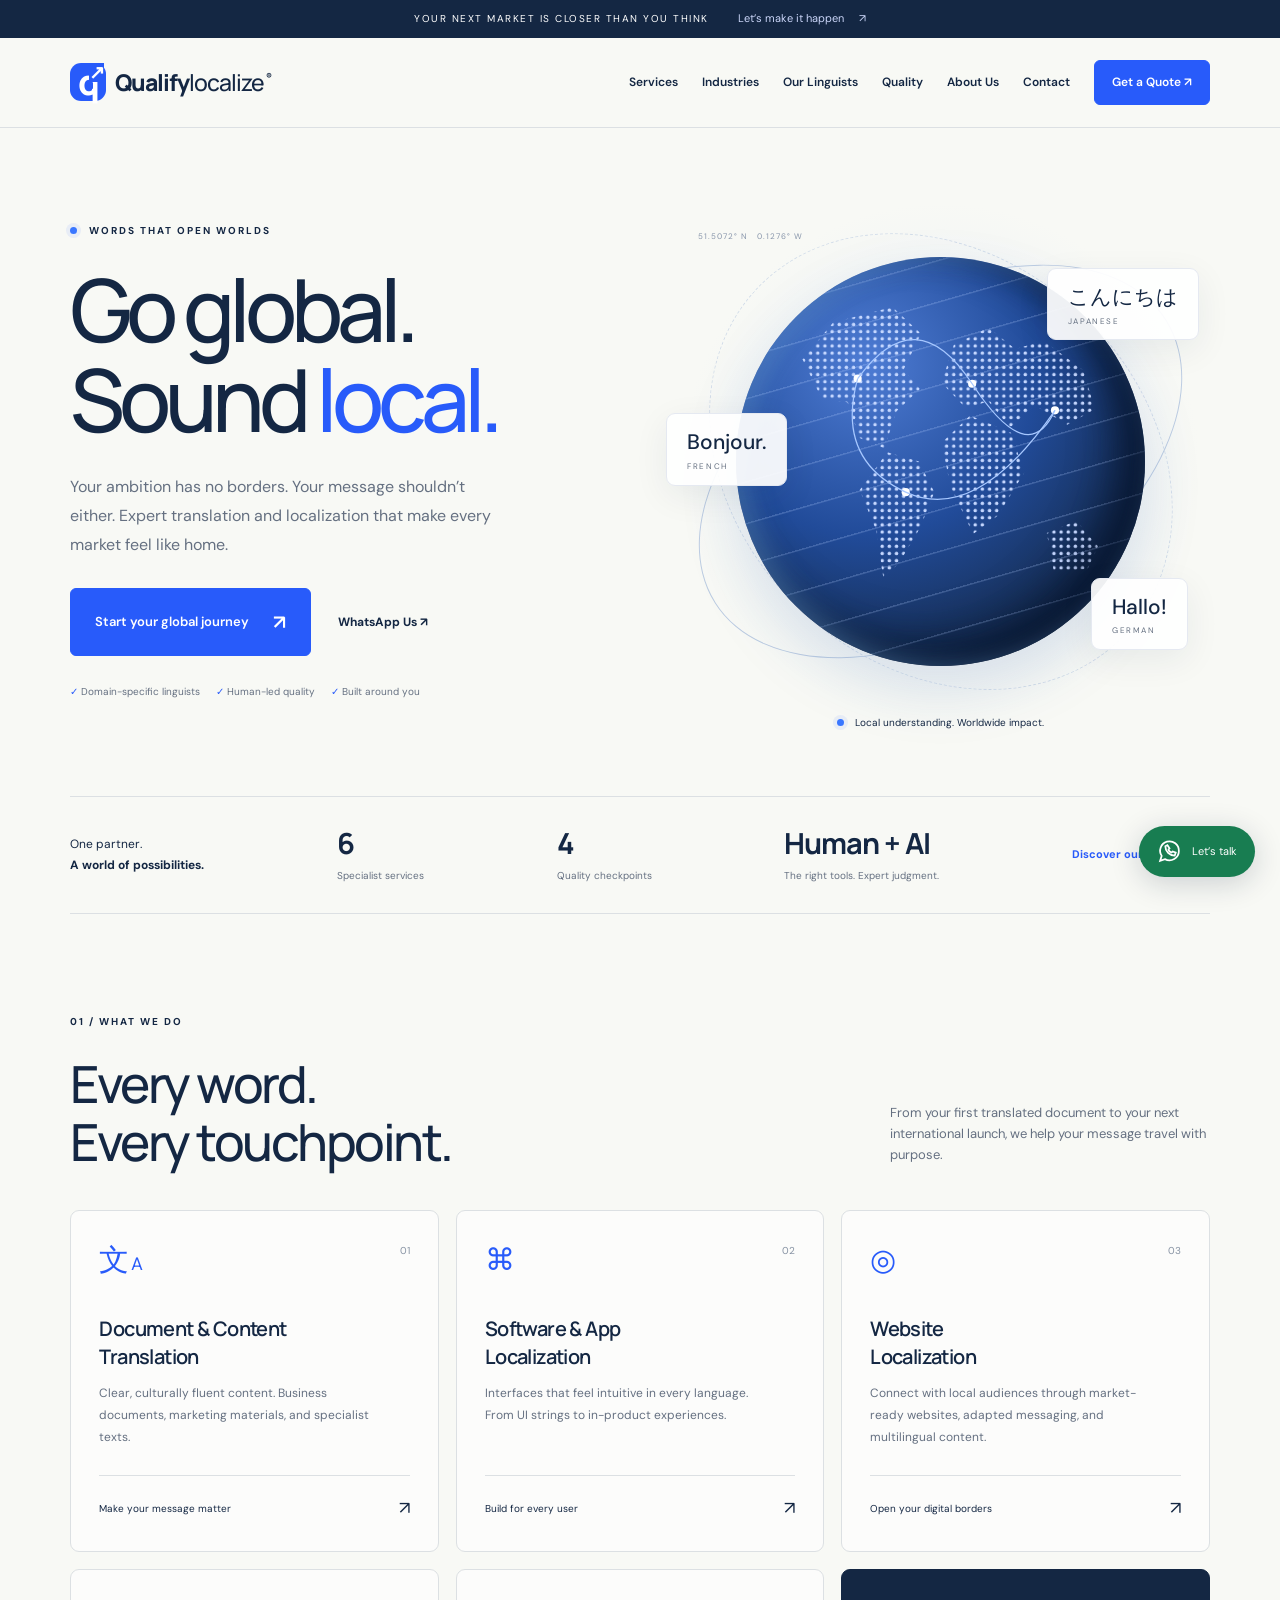
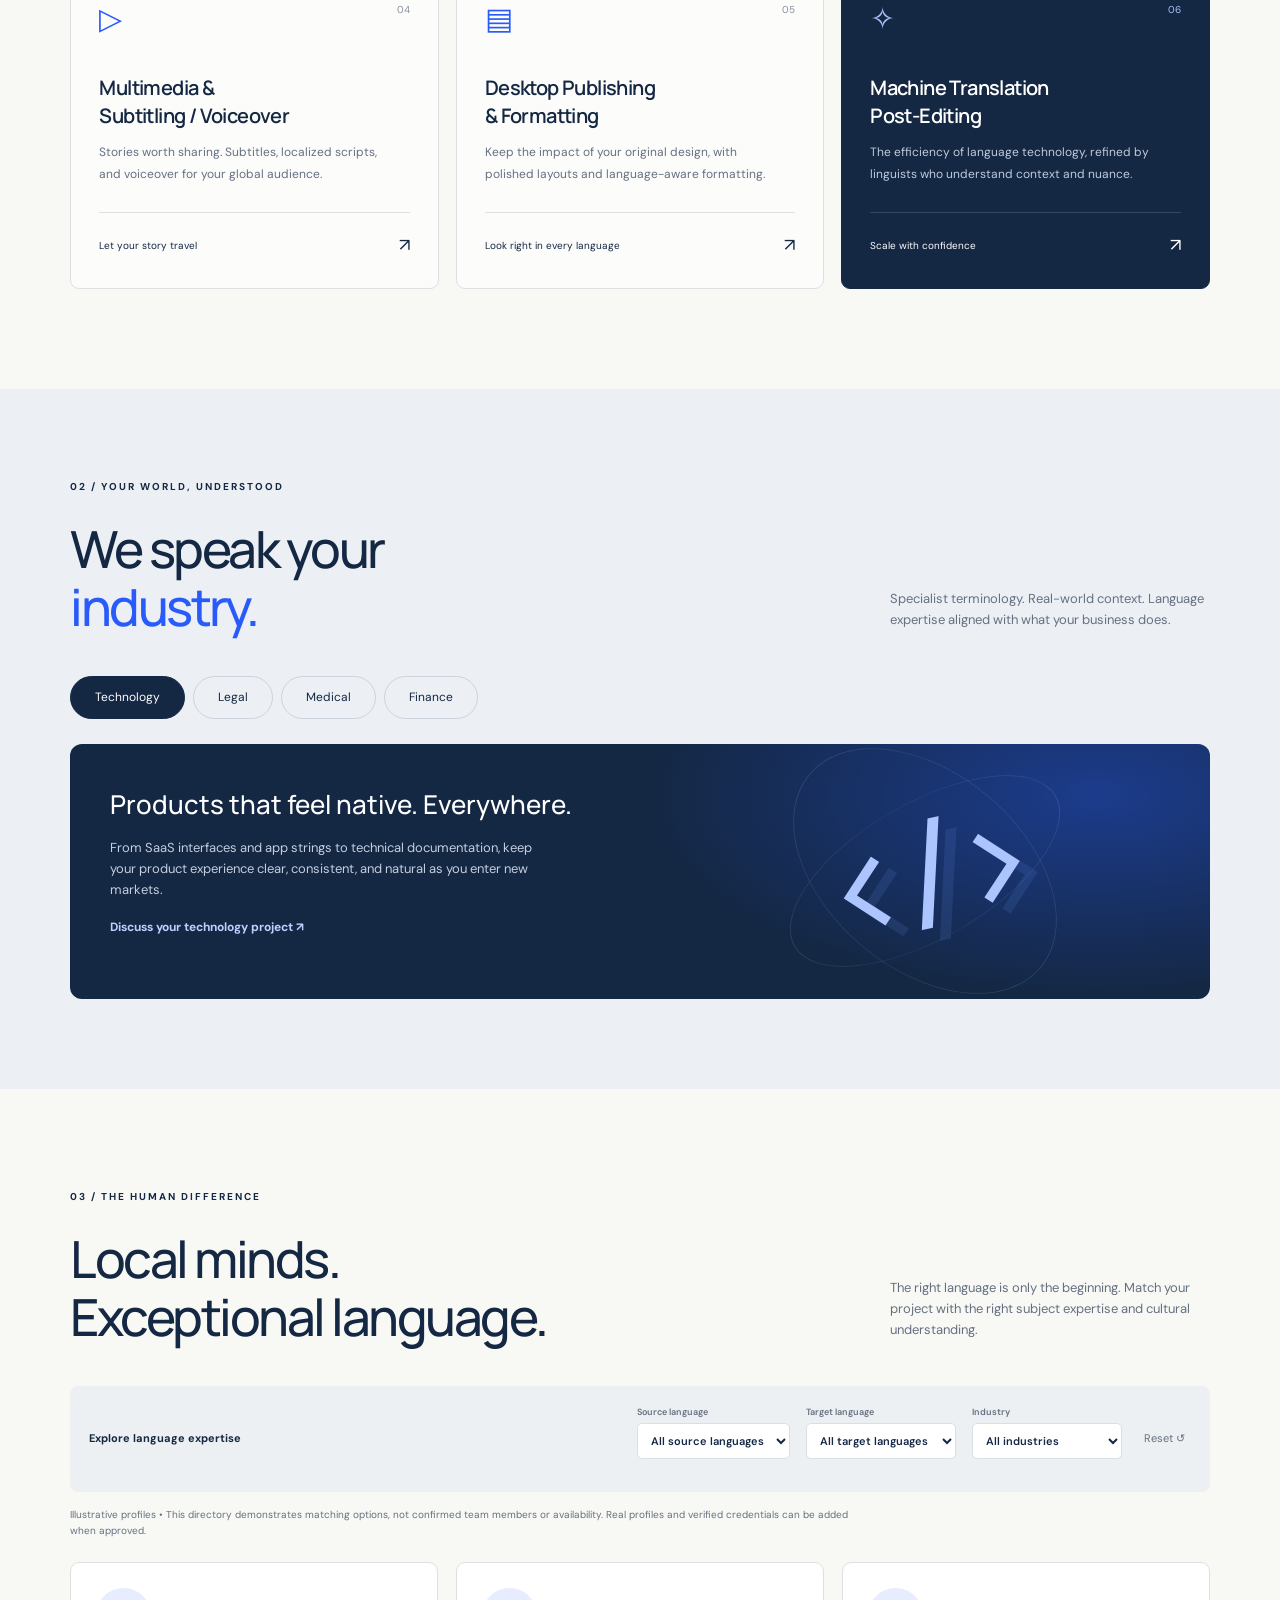
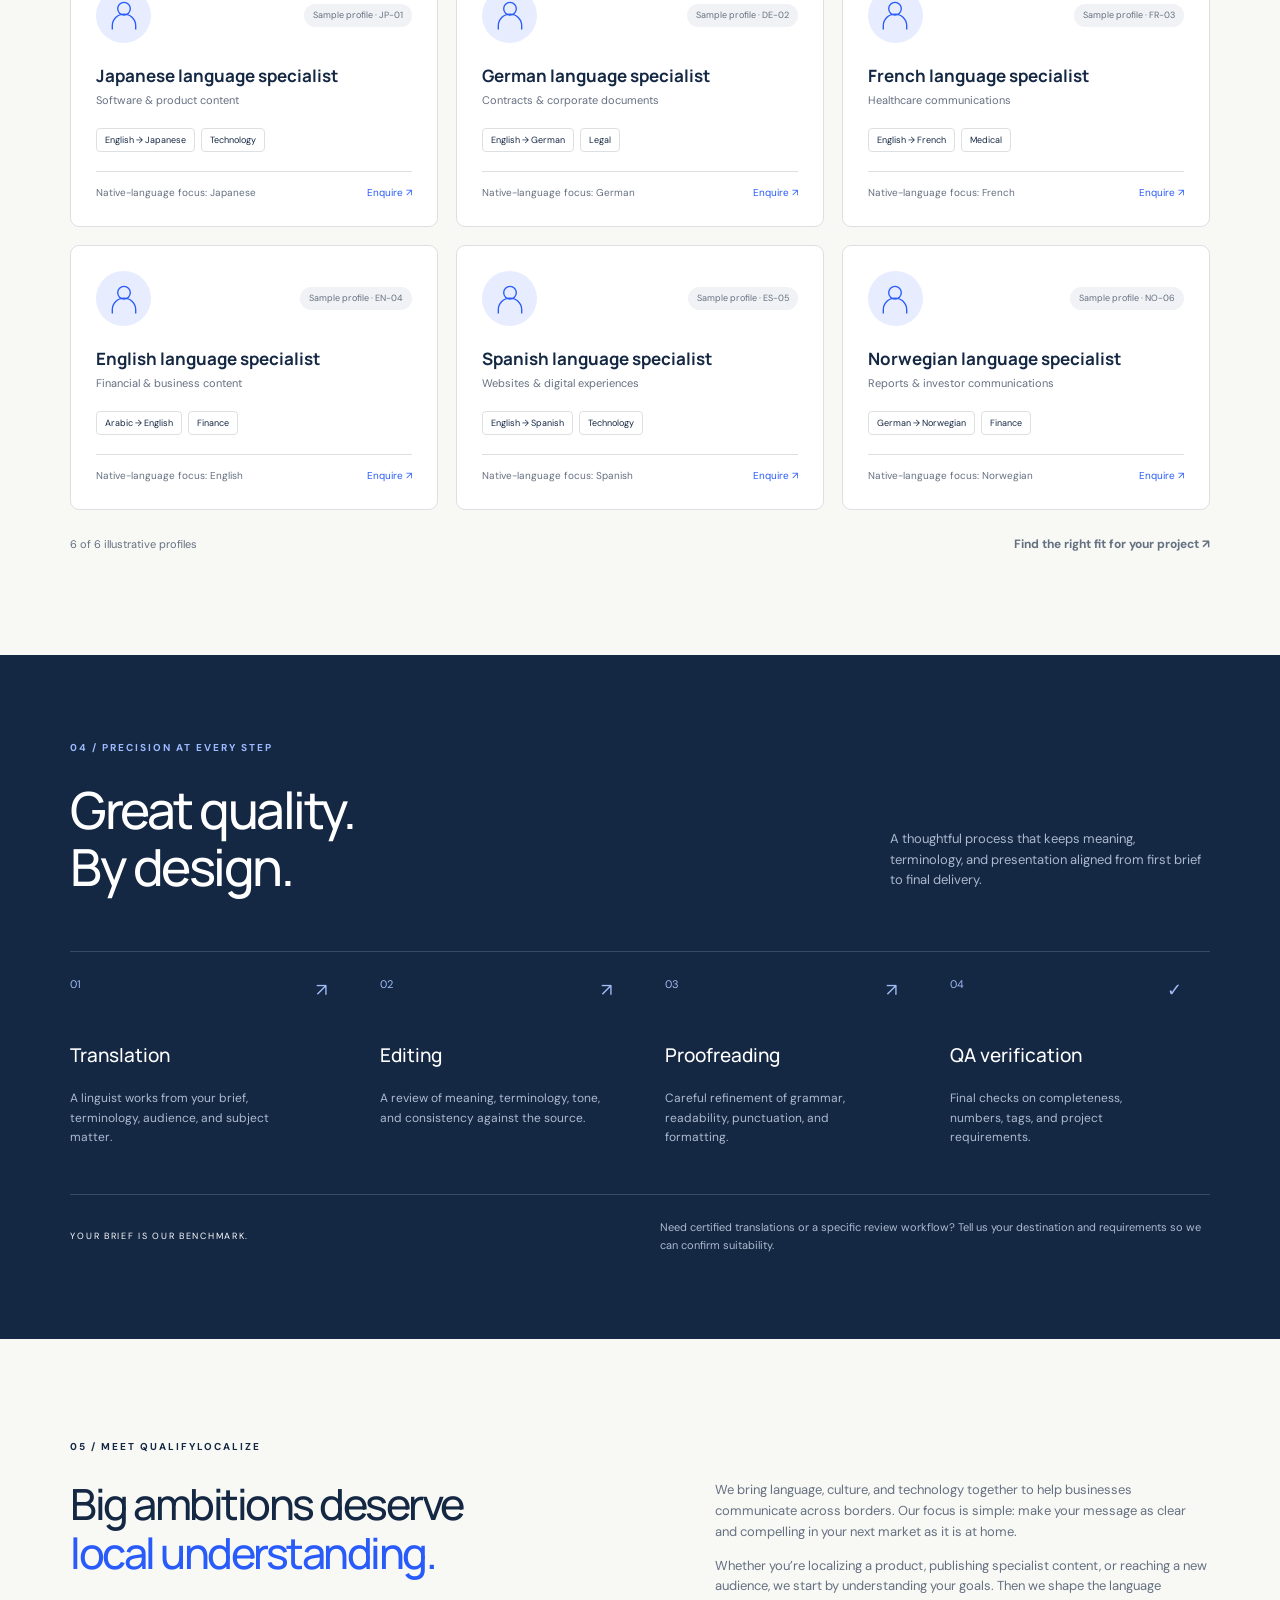
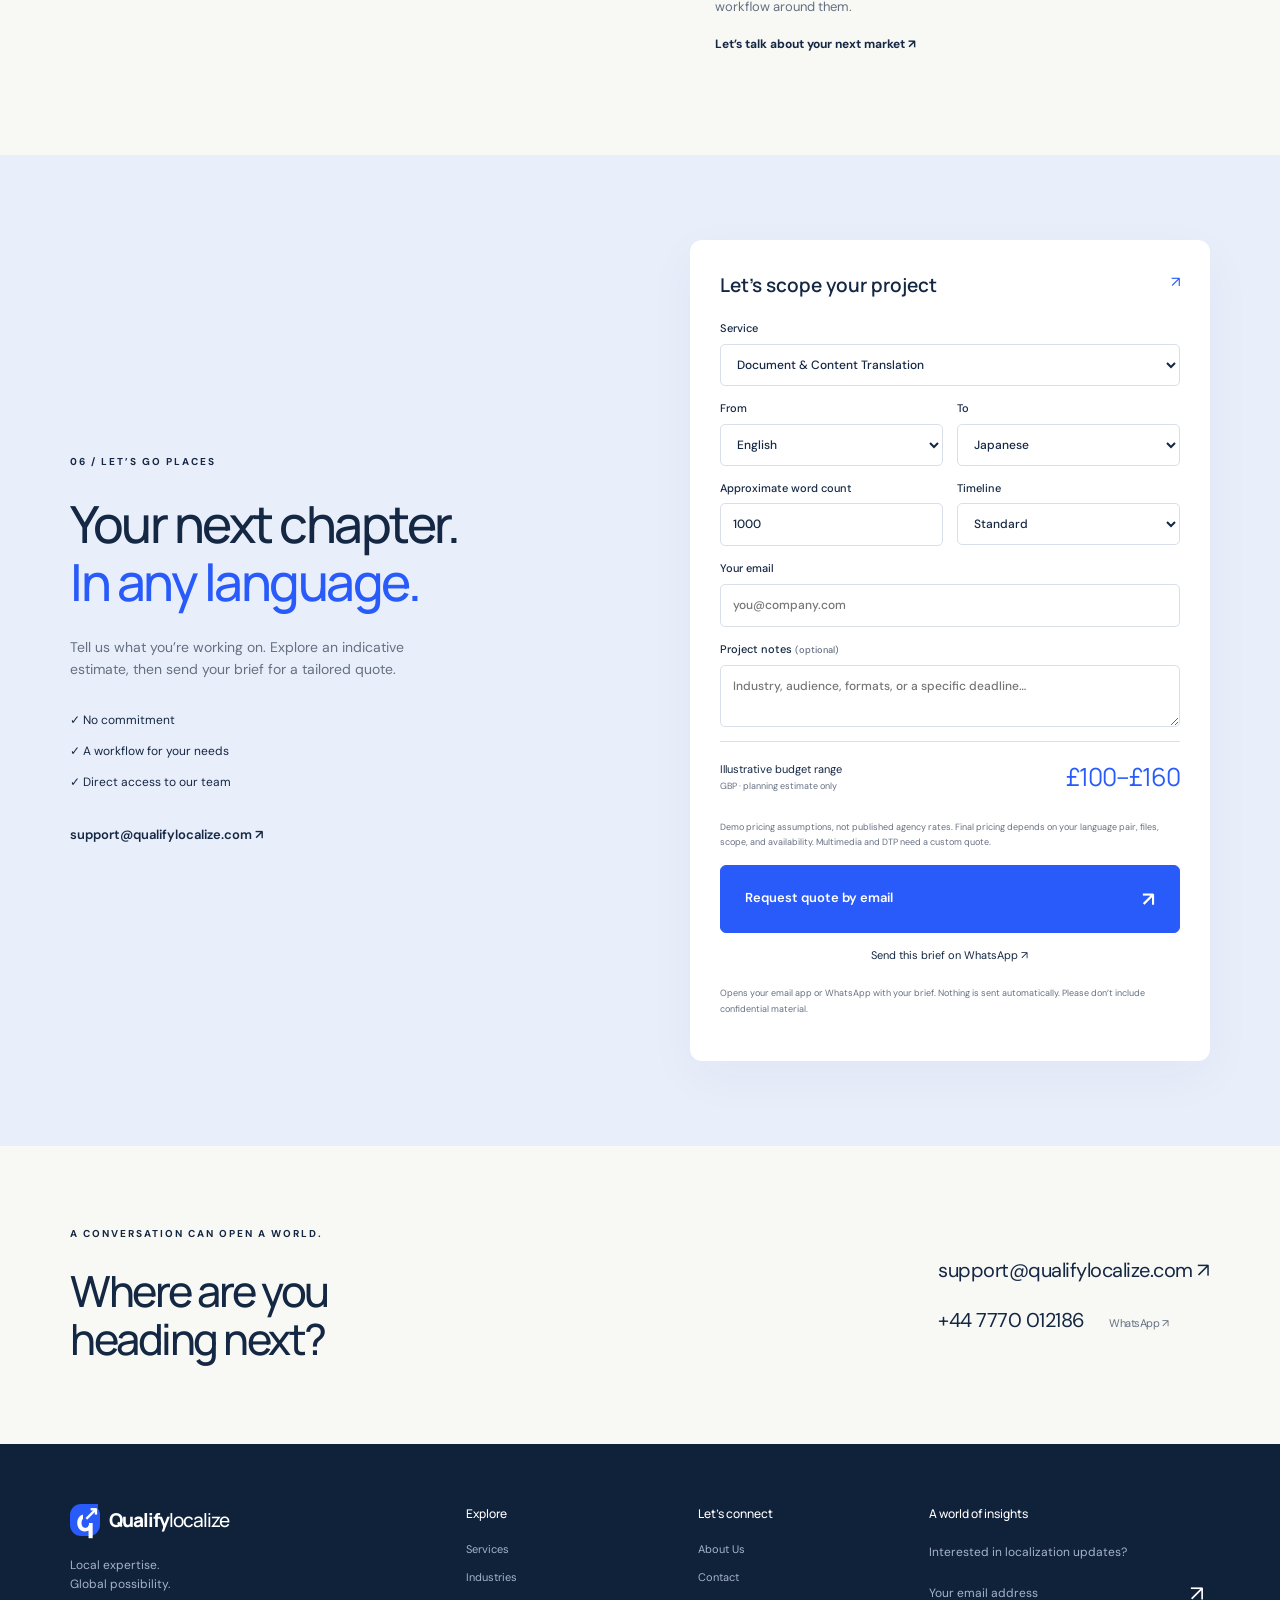
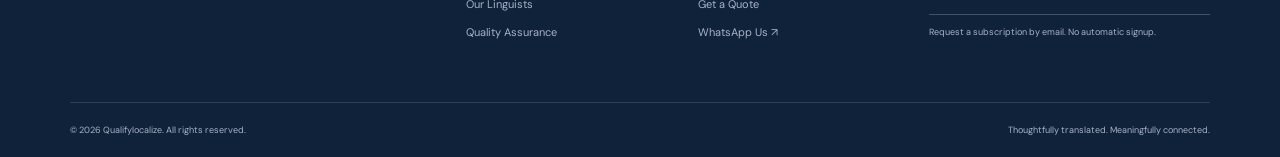
==== public/index.html @ 02356673 "Build original Qualifylocalize corporate website with quote and language matching flows" ====
<!doctype html>
<html lang="en"><head><meta charset="utf-8"><meta name="viewport" content="width=device-width,initial-scale=1"><meta name="description" content="Translation, localization and language technology for ambitious global businesses. Start your next market with Qualifylocalize."><meta name="theme-color" content="#142743"><title>Qualifylocalize — Local expertise. Global possibility.</title><link rel="icon" href="data:image/svg+xml,%3Csvg xmlns='http://www.w3.org/2000/svg' viewBox='0 0 64 64'%3E%3Crect rx='18' width='64' height='64' fill='%23275efe'/%3E%3Ctext x='13' y='47' fill='white' font-size='46' font-family='Arial'%3Eq%3C/text%3E%3C/svg%3E"><link rel="stylesheet" href="styles.css"><script src="app.js" defer></script></head><body>
<a class="skip" href="#main">Skip to content</a><div class="announcement">YOUR NEXT MARKET IS CLOSER THAN YOU THINK <a href="#quote">Let’s make it happen <span>↗</span></a></div>
<header><a class="brand" href="#" aria-label="Qualifylocalize home"><span class="brandmark">q<span>↗</span></span>Qualify<span>localize</span><i>®</i></a><button class="menu-toggle" aria-expanded="false" aria-controls="navigation" aria-label="Open navigation">☰</button><nav id="navigation" aria-label="Main navigation"><a href="#services">Services</a><a href="#industries">Industries</a><a href="#linguists">Our Linguists</a><a href="#quality">Quality</a><a href="#about">About Us</a><a href="#contact">Contact</a><a class="button small" href="#quote">Get a Quote ↗</a><a class="mobile-whatsapp" href="https://wa.me/447770012186">WhatsApp Us ↗</a></nav></header>
<main id="main"><section class="hero wrap"><div class="hero-copy"><p class="eyebrow"><span class="status-dot"></span> WORDS THAT OPEN WORLDS</p><h1>Go global.<br>Sound <em>local.</em></h1><p class="hero-description">Your ambition has no borders. Your message shouldn’t either. Expert translation and localization that make every market feel like home.</p><div class="actions"><a class="button" href="#quote">Start your global journey <span>↗</span></a><a class="text-link" href="https://wa.me/447770012186" target="_blank" rel="noopener">WhatsApp Us <span>↗</span></a></div><div class="hero-assurance"><span>✓ Domain-specific linguists</span><span>✓ Human-led quality</span><span>✓ Built around you</span></div></div>
<div class="globe-scene" aria-label="A connected world, with greetings in different languages"><div class="orbit orbit-one"></div><div class="orbit orbit-two"></div><div class="globe"><div class="globe-grid"></div><svg viewBox="0 0 400 400" aria-hidden="true"><defs><pattern id="dots" width="7" height="7" patternUnits="userSpaceOnUse"><circle cx="3" cy="3" r="1.7" fill="#c5d7ff"/></pattern></defs><g fill="url(#dots)"><path d="M65 100 95 64 153 49 181 75 164 110 180 129 157 151 145 187 121 177 109 142 84 139Z M148 191 179 200 194 230 180 265 159 300 144 313 137 267 121 228Z M213 86 247 69 273 90 301 82 340 111 351 149 324 164 292 145 268 167 247 141 225 148 201 123Z M229 155 269 172 282 211 256 253 232 271 210 225 201 182Z M304 270 333 258 354 283 344 305 311 308Z"/></g><g fill="white"><circle cx="119" cy="119" r="4"/><circle cx="231" cy="124" r="4"/><circle cx="312" cy="150" r="4"/><circle cx="166" cy="230" r="4"/></g><g fill="none" stroke="#a6c7ff" stroke-width="1.2"><path d="M119 119Q176 40 231 124T312 150"/><path d="M119 119Q97 198 166 230T312 150"/></g></svg></div><span class="language-chip chip-one"><b>こんにちは</b><small>JAPANESE</small></span><span class="language-chip chip-two"><b>Bonjour.</b><small>FRENCH</small></span><span class="language-chip chip-three"><b>Hallo!</b><small>GERMAN</small></span><span class="globe-caption"><span class="status-dot"></span> Local understanding. Worldwide impact.</span><span class="coordinate">51.5072° N &nbsp; 0.1276° W</span></div></section>
<div class="capability-strip wrap"><p>One partner.<br><strong>A world of possibilities.</strong></p><div><b data-count="6">6</b><span>Specialist services</span></div><div><b data-count="4">4</b><span>Quality checkpoints</span></div><div><b>Human + AI</b><span>The right tools. Expert judgment.</span></div><a href="#quality">Discover our approach ↗</a></div>
<section class="section wrap" id="services"><div class="section-heading"><div><p class="eyebrow">01 / WHAT WE DO</p><h2>Every word.<br>Every touchpoint.</h2></div><p>From your first translated document to your next international launch, we help your message travel with purpose.</p></div><div class="service-grid">
<a class="service-card" href="#quote" data-service="Document & Content Translation"><span class="service-icon">文<span>A</span></span><span class="card-number">01</span><h3>Document & Content<br>Translation</h3><p>Clear, culturally fluent content. Business documents, marketing materials, and specialist texts.</p><span class="card-bottom">Make your message matter <b>↗</b></span></a>
<a class="service-card" href="#quote" data-service="Software & App Localization"><span class="service-icon">⌘</span><span class="card-number">02</span><h3>Software & App<br>Localization</h3><p>Interfaces that feel intuitive in every language. From UI strings to in-product experiences.</p><span class="card-bottom">Build for every user <b>↗</b></span></a>
<a class="service-card" href="#quote" data-service="Website Localization"><span class="service-icon">◎</span><span class="card-number">03</span><h3>Website<br>Localization</h3><p>Connect with local audiences through market-ready websites, adapted messaging, and multilingual content.</p><span class="card-bottom">Open your digital borders <b>↗</b></span></a>
<a class="service-card" href="#quote" data-service="Multimedia & Subtitling / Voiceover"><span class="service-icon">▷</span><span class="card-number">04</span><h3>Multimedia &<br>Subtitling / Voiceover</h3><p>Stories worth sharing. Subtitles, localized scripts, and voiceover for your global audience.</p><span class="card-bottom">Let your story travel <b>↗</b></span></a>
<a class="service-card" href="#quote" data-service="Desktop Publishing & Formatting"><span class="service-icon">▤</span><span class="card-number">05</span><h3>Desktop Publishing<br>& Formatting</h3><p>Keep the impact of your original design, with polished layouts and language-aware formatting.</p><span class="card-bottom">Look right in every language <b>↗</b></span></a>
<a class="service-card featured" href="#quote" data-service="Machine Translation Post-Editing"><span class="service-icon">✧</span><span class="card-number">06</span><h3>Machine Translation<br>Post-Editing</h3><p>The efficiency of language technology, refined by linguists who understand context and nuance.</p><span class="card-bottom">Scale with confidence <b>↗</b></span></a></div></section>
<section class="industry-section" id="industries"><div class="wrap"><div class="section-heading"><div><p class="eyebrow">02 / YOUR WORLD, UNDERSTOOD</p><h2>We speak your<br><em>industry.</em></h2></div><p>Specialist terminology. Real-world context. Language expertise aligned with what your business does.</p></div><div class="industry-tabs" role="tablist" aria-label="Industry solutions"></div><div class="industry-detail" role="tabpanel" id="industry-panel" tabindex="0"></div></div></section>
<section class="section wrap" id="linguists"><div class="section-heading"><div><p class="eyebrow">03 / THE HUMAN DIFFERENCE</p><h2>Local minds.<br>Exceptional language.</h2></div><p>The right language is only the beginning. Match your project with the right subject expertise and cultural understanding.</p></div><div class="directory-bar"><span>Explore language expertise</span><label>Source language<select id="source-filter"><option value="">All source languages</option></select></label><label>Target language<select id="target-filter"><option value="">All target languages</option></select></label><label>Industry<select id="industry-filter"><option value="">All industries</option></select></label><button class="reset" id="reset-filters">Reset ↺</button></div><p class="sample-note">Illustrative profiles • This directory demonstrates matching options, not confirmed team members or availability. Real profiles and verified credentials can be added when approved.</p><div id="profile-results" class="profile-grid" aria-live="polite"></div><div class="directory-footer"><span id="profile-count"></span><a class="text-link" href="#quote">Find the right fit for your project ↗</a></div></section>
<section class="quality-section" id="quality"><div class="wrap"><div class="section-heading"><div><p class="eyebrow">04 / PRECISION AT EVERY STEP</p><h2>Great quality.<br>By design.</h2></div><p>A thoughtful process that keeps meaning, terminology, and presentation aligned from first brief to final delivery.</p></div><div class="process-grid"><article><span>01 <i>↗</i></span><h3>Translation</h3><p>A linguist works from your brief, terminology, audience, and subject matter.</p></article><article><span>02 <i>↗</i></span><h3>Editing</h3><p>A review of meaning, terminology, tone, and consistency against the source.</p></article><article><span>03 <i>↗</i></span><h3>Proofreading</h3><p>Careful refinement of grammar, readability, punctuation, and formatting.</p></article><article><span>04 <i>✓</i></span><h3>QA verification</h3><p>Final checks on completeness, numbers, tags, and project requirements.</p></article></div><div class="quality-bottom"><span>YOUR BRIEF IS OUR BENCHMARK.</span><p>Need certified translations or a specific review workflow? Tell us your destination and requirements so we can confirm suitability.</p></div></div></section>
<section class="section wrap about" id="about"><p class="eyebrow">05 / MEET QUALIFYLOCALIZE</p><h2>Big ambitions deserve<br><em>local understanding.</em></h2><div><p>We bring language, culture, and technology together to help businesses communicate across borders. Our focus is simple: make your message as clear and compelling in your next market as it is at home.</p><p>Whether you’re localizing a product, publishing specialist content, or reaching a new audience, we start by understanding your goals. Then we shape the language workflow around them.</p><a class="text-link" href="#contact">Let’s talk about your next market ↗</a></div></section>
<section class="quote-section" id="quote"><div class="wrap quote-grid"><div><p class="eyebrow">06 / LET’S GO PLACES</p><h2>Your next chapter.<br><em>In any language.</em></h2><p>Tell us what you’re working on. Explore an indicative estimate, then send your brief for a tailored quote.</p><div class="quote-benefits"><span>✓ No commitment</span><span>✓ A workflow for your needs</span><span>✓ Direct access to our team</span></div><a class="quote-email" href="mailto:support@qualifylocalize.com">support@qualifylocalize.com ↗</a></div><form id="quote-form" class="quote-form"><div class="form-top"><h3>Let’s scope your project</h3><span>↗</span></div><label>Service<select name="service" id="quote-service"></select></label><div class="form-row"><label>From<select name="source" id="quote-source"></select></label><label>To<select name="target" id="quote-target"></select></label></div><div class="form-row"><label>Approximate word count<input name="words" type="number" min="1" max="10000000" value="1000" required></label><label>Timeline<select name="timeline"><option value="standard">Standard</option><option value="priority">Priority</option><option value="flexible">Flexible</option></select></label></div><label>Your email<input type="email" name="email" placeholder="you@company.com" required maxlength="254" autocomplete="email"></label><label>Project notes <small>(optional)</small><textarea name="notes" rows="2" maxlength="2000" placeholder="Industry, audience, formats, or a specific deadline…"></textarea></label><div class="estimate"><span>Illustrative budget range<small>GBP · planning estimate only</small></span><output id="estimate">£100–£160</output></div><p class="fineprint">Demo pricing assumptions, not published agency rates. Final pricing depends on your language pair, files, scope, and availability. Multimedia and DTP need a custom quote.</p><button class="button" type="submit">Request quote by email <span>↗</span></button><button class="whatsapp-submit" type="button" id="whatsapp-quote">Send this brief on WhatsApp ↗</button><p class="fineprint">Opens your email app or WhatsApp with your brief. Nothing is sent automatically. Please don’t include confidential material.</p><p role="status" id="quote-status"></p></form></div></section>
<section class="contact wrap" id="contact"><div><p class="eyebrow">A CONVERSATION CAN OPEN A WORLD.</p><h2>Where are you<br>heading next?</h2></div><div><a href="mailto:support@qualifylocalize.com">support@qualifylocalize.com ↗</a><a href="https://wa.me/447770012186" target="_blank" rel="noopener">+44 7770 012186 <small>WhatsApp ↗</small></a></div></section></main>
<footer><div class="wrap footer-grid"><div><a class="brand" href="#"><span class="brandmark">q<span>↗</span></span>Qualify<span>localize</span></a><p>Local expertise.<br>Global possibility.</p></div><div><h3>Explore</h3><a href="#services">Services</a><a href="#industries">Industries</a><a href="#linguists">Our Linguists</a><a href="#quality">Quality Assurance</a></div><div><h3>Let’s connect</h3><a href="#about">About Us</a><a href="#contact">Contact</a><a href="#quote">Get a Quote</a><a href="https://wa.me/447770012186">WhatsApp Us ↗</a></div><div><h3>A world of insights</h3><p>Interested in localization updates?</p><form id="newsletter"><label class="sr-only" for="newsletter-email">Your email address</label><div class="newsletter-field"><input id="newsletter-email" type="email" required placeholder="Your email address" autocomplete="email"><button aria-label="Request newsletter subscription">↗</button></div><small>Request a subscription by email. No automatic signup.</small><p id="newsletter-status" role="status"></p></form></div></div><div class="wrap footer-bottom"><span>© <span id="year"></span> Qualifylocalize. All rights reserved.</span><span>Thoughtfully translated. Meaningfully connected.</span></div></footer><a class="floating-chat" href="https://wa.me/447770012186" target="_blank" rel="noopener" aria-label="Chat with Qualifylocalize on WhatsApp"><svg viewBox="0 0 24 24" fill="none" stroke="currentColor" stroke-width="1.7" aria-hidden="true"><path d="M21 11.5a9 9 0 0 1-13.4 7.8L3 21l1.5-4.8A9 9 0 1 1 21 11.5Z"/><path d="M8 7c0 5 4 9 9 9l1-3-3-1-1 1c-2-1-3-2-3-3l1-1-2-3Z"/></svg><span>Let’s talk</span></a></body></html>
---- public/styles.css ----
@import url('https://fonts.googleapis.com/css2?family=DM+Sans:wght@400;500;600;700&family=Manrope:wght@400;500;600;700;800&display=swap');
:root{--ink:#142743;--blue:#285bfa;--paper:#f8f9f5;--muted:#657081;--line:#dce0e3}*{box-sizing:border-box}html{scroll-behavior:smooth;scroll-padding-top:95px}body{margin:0;background:var(--paper);color:var(--ink);font-family:'DM Sans',Arial,sans-serif;font-size:15px;line-height:1.6}a{color:inherit;text-decoration:none}button,input,select,textarea{font:inherit}button,a,input,select,textarea{-webkit-tap-highlight-color:transparent}button{cursor:pointer}a:focus-visible,button:focus-visible,input:focus-visible,select:focus-visible,textarea:focus-visible{outline:3px solid #ffab4a;outline-offset:5px}.wrap{width:min(1280px,89%);margin:auto}.announcement{background:var(--ink);color:white;text-align:center;font-size:10px;letter-spacing:1.5px;padding:10px 16px}.announcement a{margin-left:25px;letter-spacing:0;color:#cbd6f9;font-size:11px}.announcement span{margin-left:12px}header{height:90px;position:sticky;top:0;z-index:20;background:#f8f9f5f5;border-bottom:1px solid var(--line);display:flex;align-items:center;justify-content:space-between;padding:0 5.5%;backdrop-filter:blur(14px)}.brand{display:flex;align-items:center;font-family:Manrope,Arial,sans-serif;font-weight:800;font-size:23px;letter-spacing:-1px;white-space:nowrap}.brand>span:not(.brandmark){font-weight:500}.brand i{font-size:9px;font-style:normal;align-self:flex-start;padding-top:7px;margin-left:2px}.brandmark{position:relative;display:inline-flex;align-items:center;justify-content:center;width:36px;height:38px;background:var(--blue);border-radius:11px;color:white;font-size:35px;margin-right:9px;line-height:1}.brandmark span{position:absolute;right:2px;top:0;font-size:19px;background:var(--blue)}nav{display:flex;align-items:center;gap:24px;font-size:12px;font-weight:600}nav>a:not(.button):hover{color:var(--blue)}.button{display:inline-flex;align-items:center;justify-content:space-between;gap:24px;background:var(--blue);color:white;padding:17px 24px;border-radius:6px;border:1px solid var(--blue);font-weight:600;font-size:13px;transition:transform .2s,background .2s}.button:hover{transform:translateY(-3px);background:#1948dd}.button span{font-size:20px}.button.small{padding:12px 17px;font-size:12px}.menu-toggle,.mobile-whatsapp{display:none}.hero{display:grid;grid-template-columns:1.08fr 1fr;gap:20px;align-items:center;min-height:650px;padding-top:65px;padding-bottom:65px}.eyebrow{font-size:10px;letter-spacing:2px;font-weight:700;margin:0 0 25px}.status-dot{display:inline-block;background:#3a77ff;width:7px;height:7px;border-radius:50%;margin-right:8px;box-shadow:0 0 0 4px #285bfa14}h1,h2,h3,p{margin-top:0}h1,h2,h3{font-family:Manrope,Arial,sans-serif}h1{font-size:clamp(64px,6.8vw,100px);font-weight:500;line-height:1.04;letter-spacing:-6px;margin-bottom:28px}em{font-style:normal;color:var(--blue)}.hero-description{max-width:440px;font-size:16px;color:var(--muted);line-height:1.8}.actions{display:flex;align-items:center;gap:27px;margin-top:29px}.text-link{font-size:12px;font-weight:700}.text-link:hover{color:var(--blue)}.hero-assurance{display:flex;gap:16px;font-size:10px;color:var(--muted);margin-top:28px}.hero-assurance span::first-letter{color:var(--blue)}.globe-scene{position:relative;aspect-ratio:1;max-width:560px;width:100%;isolation:isolate;display:grid;place-items:center;background:radial-gradient(circle,#cbdcff66 5%,transparent 68%)}.globe{position:relative;width:76%;aspect-ratio:1;border-radius:50%;overflow:hidden;background:radial-gradient(circle at 32% 26%,#4e7cd4,#214b99 42%,#142743 80%);box-shadow:inset -25px -20px 45px #06173399,0 25px 60px #1d4f9b22;animation:float 8s ease-in-out infinite}.globe:after{content:'';position:absolute;inset:0;border-radius:50%;box-shadow:inset 10px 0 25px #83c4ff55,inset -20px -10px 35px #07132999}.globe svg{position:absolute;inset:0;width:100%;height:100%}.globe-grid{position:absolute;inset:-10%;opacity:.23;border-radius:50%;background:repeating-linear-gradient(0deg,transparent 0 38px,#b3cdff 39px 40px);transform:rotate(-16deg)}.orbit{position:absolute;width:99%;height:60%;border:1px solid #bccce2;border-radius:50%;transform:rotate(-32deg);z-index:-1}.orbit-two{transform:rotate(43deg);height:76%;width:94%;border-style:dashed;opacity:.6}.language-chip{position:absolute;background:#ffffffed;border:1px solid #e5e9f1;border-radius:9px;padding:12px 20px;box-shadow:0 10px 35px #13274a12;animation:float 7s ease-in-out infinite}.language-chip b{font-size:21px;font-weight:500;display:block}.language-chip small{display:block;color:var(--muted);font-size:8px;letter-spacing:1.6px}.chip-one{top:14%;right:2%}.chip-two{left:-1%;top:41%;animation-delay:-2s}.chip-three{right:4%;bottom:15%;animation-delay:-4s}.globe-caption{position:absolute;bottom:0;font-size:10px}.coordinate{position:absolute;left:5%;top:7%;font-size:8px;letter-spacing:1px;color:#8795aa}.capability-strip{display:flex;justify-content:space-between;align-items:center;border-top:1px solid var(--line);border-bottom:1px solid var(--line);padding:29px 0;gap:25px}.capability-strip p{font-size:12px;line-height:1.7;margin:0}.capability-strip b{font-family:Manrope;font-size:29px;letter-spacing:-1px;line-height:1.2}.capability-strip div span{display:block;color:var(--muted);font-size:10px;margin-top:7px}.capability-strip>a{font-size:11px;color:var(--blue);font-weight:700}.section{padding-top:100px;padding-bottom:100px}.section-heading{display:flex;justify-content:space-between;align-items:flex-end;gap:50px;margin-bottom:40px}h2{font-size:clamp(36px,4vw,55px);line-height:1.13;font-weight:500;letter-spacing:-2.5px;margin-bottom:0}.section-heading>p{max-width:320px;color:var(--muted);font-size:13px;margin:0 0 5px}.service-grid{display:grid;grid-template-columns:repeat(3,1fr);gap:17px}.service-card{position:relative;border:1px solid var(--line);border-radius:9px;padding:28px;transition:transform .25s,box-shadow .25s,border-color .25s;background:#fff9;display:flex;flex-direction:column}.service-card:hover{transform:translateY(-7px);box-shadow:0 17px 30px #1427430c;border-color:var(--blue)}.service-icon{font-size:30px;line-height:1.4;color:var(--blue);height:58px;display:block}.service-icon span{font-size:18px;margin-left:2px}.card-number{position:absolute;top:32px;right:28px;color:#8591a2;font-size:10px}.service-card h3{font-size:20px;line-height:1.4;font-weight:600;letter-spacing:-.6px;margin:18px 0 12px}.service-card p{color:var(--muted);font-size:12px;line-height:1.8;max-width:280px;margin-bottom:27px}.card-bottom{border-top:1px solid var(--line);padding-top:18px;font-size:10px;display:flex;align-items:center;justify-content:space-between;margin-top:auto}.card-bottom b{font-size:18px;font-weight:400}.featured{background:var(--ink);color:white;border-color:var(--ink)}.featured .service-icon,.featured .card-number{color:#a9c1ff}.featured p{color:#c0cbdc}.featured .card-bottom{border-color:#ffffff26}.industry-section{padding:90px 0;background:#ecf0f5}.industry-tabs{display:flex;gap:8px;flex-wrap:wrap;margin-bottom:25px}.industry-tabs button{border:1px solid #cbd3df;background:transparent;padding:11px 24px;border-radius:30px;font-size:12px;color:var(--ink)}.industry-tabs button[aria-selected=true]{background:var(--ink);color:white;border-color:var(--ink)}.industry-detail{background:var(--ink);color:white;border-radius:12px;display:grid;grid-template-columns:1fr 1fr;min-height:255px;overflow:hidden}.industry-detail>div:first-child{padding:40px}.industry-detail h3{font-size:26px;font-weight:500;margin-bottom:13px}.industry-detail p{font-size:13px;color:#c4cede;max-width:430px}.industry-detail .text-link{color:#bdd0ff}.industry-art{position:relative;display:flex;justify-content:center;align-items:center;background:radial-gradient(ellipse at 80% 20%,#285bfa66,transparent 70%);overflow:hidden}.art-symbol{font-family:Manrope;font-size:150px;line-height:1;color:#acc5ff;transform:rotate(-12deg);text-shadow:15px 15px 0 #729eff20;letter-spacing:-10px}.industry-art:before,.industry-art:after{content:'';position:absolute;width:300px;height:300px;border:1px solid #7d9bcb35;border-radius:50%;transform:rotate(-30deg) scaleY(.45)}.industry-art:after{transform:rotate(40deg) scaleY(.65)}.directory-bar{background:#edf0f2;border-radius:8px;padding:19px;display:flex;align-items:center;gap:16px}.directory-bar>span{font-size:11px;font-weight:700;margin-right:auto}.directory-bar label{font-size:9px;font-weight:600;display:block;color:var(--muted)}select,input,textarea{border:1px solid #d9dfe8;color:var(--ink);border-radius:5px;background:white;padding:11px 12px;min-width:0;width:100%;font-size:12px}select{cursor:pointer}.directory-bar select{display:block;margin-top:4px;min-width:150px;padding:9px;font-size:11px}.reset{border:0;background:transparent;font-size:11px;color:var(--muted)}.sample-note{font-size:10px;color:var(--muted);margin:15px 0 23px;max-width:800px}.profile-grid{display:grid;grid-template-columns:repeat(3,1fr);gap:18px}.profile-card{padding:25px;border:1px solid var(--line);border-radius:9px;background:white}.profile-top{display:flex;align-items:center;justify-content:space-between;margin-bottom:19px}.avatar{width:55px;height:55px;display:grid;place-items:center;background:#e7edff;border-radius:50%;font-family:Manrope;color:var(--blue);font-size:20px}.avatar svg{width:36px;height:36px}.profile-top>span{font-size:9px;color:var(--muted);background:#f0f2f5;padding:4px 9px;border-radius:20px}.profile-card h3{font-size:17px;margin:0 0 3px}.profile-card p{color:var(--muted);font-size:11px;margin-bottom:18px}.tags{display:flex;gap:6px;flex-wrap:wrap}.tags span{font-size:9px;border:1px solid var(--line);border-radius:4px;padding:4px 8px}.profile-card .profile-base{margin:19px 0 0;border-top:1px solid var(--line);padding-top:13px;display:flex;justify-content:space-between;font-size:10px}.profile-base a{color:var(--blue)}.directory-footer{display:flex;justify-content:space-between;align-items:center;margin-top:25px;font-size:11px;color:var(--muted)}.empty{grid-column:1/-1;background:#edf0f5;border-radius:8px;padding:36px;text-align:center}.quality-section{background:var(--ink);color:white;padding:85px 0}.quality-section .section-heading>p{color:#aab9ce}.quality-section .eyebrow{color:#9dbbff}.process-grid{display:grid;grid-template-columns:repeat(4,1fr);margin-top:55px}.process-grid article{border-top:1px solid #8091ad55;padding:24px 28px 0 0}.process-grid article+article{padding-left:25px}.process-grid article>span{font-size:11px;color:#a2bcf5;display:flex;justify-content:space-between;margin-bottom:35px}.process-grid i{font-size:18px;font-style:normal}.process-grid h3{font-size:19px;font-weight:500}.process-grid p{font-size:12px;color:#adbbcf;max-width:225px}.quality-bottom{border-top:1px solid #8091ad55;display:flex;justify-content:space-between;align-items:center;gap:40px;margin-top:35px;padding-top:24px}.quality-bottom>span{font-size:9px;letter-spacing:1.7px}.quality-bottom p{max-width:550px;font-size:11px;color:#adbbcf;margin:0}.about{display:grid;grid-template-columns:1.1fr 1fr;column-gap:100px}.about>.eyebrow{grid-column:1/-1}.about h2{font-size:43px}.about>div p{font-size:13px;color:var(--muted)}.quote-section{background:#e9eefb;padding:85px 0}.quote-grid{display:grid;grid-template-columns:1fr 1fr;gap:100px;align-items:center}.quote-grid>div>p:not(.eyebrow){font-size:14px;color:var(--muted);max-width:360px;margin-top:25px}.quote-benefits{display:flex;flex-direction:column;gap:12px;font-size:12px;margin:30px 0}.quote-email{font-size:13px;font-weight:600}.quote-form{background:white;border-radius:12px;padding:30px;box-shadow:0 15px 50px #1427430b}.form-top{display:flex;justify-content:space-between;margin-bottom:20px}.form-top h3{font-size:19px;margin:0;font-weight:600}.form-top>span{color:var(--blue)}label{display:block;font-size:11px;font-weight:500}label input,label select,label textarea{display:block;margin-top:6px;margin-bottom:14px}label small{color:var(--muted)}.form-row{display:grid;grid-template-columns:1fr 1fr;gap:14px}textarea{resize:vertical}.estimate{display:flex;justify-content:space-between;align-items:center;padding:15px 0;border-top:1px solid var(--line);font-size:11px}.estimate small{display:block;font-size:9px;color:var(--muted)}output{font-size:25px;color:var(--blue);font-family:Manrope;letter-spacing:-1px}.fineprint{font-size:9px;color:var(--muted);line-height:1.7;margin:8px 0 14px}.quote-form .button{width:100%}.whatsapp-submit{background:none;border:0;font-size:11px;display:block;text-align:center;padding:14px;width:100%;color:var(--ink)}#quote-status,#newsletter-status{font-size:11px;margin:0}.contact{display:flex;justify-content:space-between;align-items:center;padding-top:80px;padding-bottom:80px}.contact h2{font-size:43px}.contact>div+div a{display:block;font-size:20px;letter-spacing:-.5px;padding:9px 0}.contact small{font-size:11px;margin-left:20px;color:var(--muted)}footer{background:#10213a;color:white;padding:60px 0 0}.footer-grid{display:grid;grid-template-columns:1.5fr .8fr .8fr 1.2fr;gap:45px}.footer-grid .brand{font-size:19px}.footer-grid .brandmark{width:30px;height:32px;font-size:30px}.footer-grid p{font-size:12px;color:#a6b4c9;margin-top:20px}.footer-grid h3{font-size:12px;font-weight:500;margin-bottom:18px}.footer-grid>div>a:not(.brand){font-size:11px;color:#a6b4c9;display:block;margin-bottom:10px}.newsletter-field{display:flex;border-bottom:1px solid #a6b4c955}.newsletter-field input{background:none;border:none;color:white;padding:10px 0}.newsletter-field button{border:0;background:transparent;color:white;font-size:22px}.newsletter-field input::placeholder{color:#a6b4c9}#newsletter small{font-size:9px;color:#a6b4c9;display:block;margin-top:10px}.footer-bottom{border-top:1px solid #a6b4c933;margin-top:50px;padding:20px 0;display:flex;justify-content:space-between;font-size:9px;color:#a6b4c9}.floating-chat{position:fixed;bottom:23px;right:25px;z-index:25;background:#187d51;color:white;border-radius:40px;padding:13px 18px;display:flex;align-items:center;gap:10px;box-shadow:0 6px 30px #10213a30;font-size:11px}.floating-chat svg{width:25px;height:25px}.skip{position:fixed;top:-100px;left:20px;background:white;z-index:100;padding:15px}.skip:focus{top:10px}.sr-only{position:absolute;width:1px;height:1px;overflow:hidden;clip:rect(0,0,0,0)}@keyframes float{0%,100%{transform:translateY(0)}50%{transform:translateY(-10px)}}@media(min-width:1450px){header{padding-left:calc((100vw - 1280px)/2);padding-right:calc((100vw - 1280px)/2)}}@media(max-width:1150px){nav{gap:15px;font-size:10px}.brand{font-size:20px}.hero{min-height:570px}h1{font-size:76px}.hero-assurance{gap:10px;font-size:9px}.quote-grid{gap:50px}.directory-bar{flex-wrap:wrap}.directory-bar>span{width:100%}.directory-bar label{flex:1}.about{column-gap:50px}.footer-grid{gap:25px}}@media(max-width:850px){header{height:75px}.menu-toggle{display:block;border:1px solid var(--line);background:none;border-radius:5px;font-size:21px;color:var(--ink);padding:3px 10px}nav{display:none;position:absolute;left:0;right:0;top:75px;background:var(--paper);padding:25px 6%;border-bottom:1px solid var(--line);box-shadow:0 10px 20px #14274312;font-size:15px}nav.open{display:flex;flex-direction:column;align-items:stretch;gap:17px}.mobile-whatsapp{display:block}.hero{padding-top:50px;grid-template-columns:1.05fr 1fr;min-height:530px}h1{font-size:64px;letter-spacing:-4px}.hero-description{font-size:13px}.actions{align-items:flex-start;gap:16px;flex-direction:column}.hero-assurance{flex-wrap:wrap}.language-chip{padding:8px 12px}.language-chip b{font-size:17px}.globe-caption{font-size:8px}.service-card{padding:22px}.service-card h3{font-size:17px}.card-bottom{font-size:9px}.section{padding-top:70px;padding-bottom:70px}.capability-strip>a{display:none}.industry-detail{grid-template-columns:1.3fr 1fr}.profile-grid{grid-template-columns:repeat(2,1fr)}.quote-grid{gap:35px}.quote-form{padding:23px}.quote-grid h2{font-size:40px}.process-grid{grid-template-columns:repeat(2,1fr);gap:25px}.process-grid article+article{padding-left:0}.process-grid article>span{margin-bottom:20px}.about{column-gap:35px}.about h2{font-size:34px}.footer-grid{grid-template-columns:1.3fr 1fr}.contact>div+div a{font-size:16px}.contact h2{font-size:36px}}@media(max-width:600px){.announcement{font-size:8px;letter-spacing:.8px}.announcement a{margin-left:8px;font-size:9px}.wrap{width:88%}.hero{grid-template-columns:1fr;padding-top:40px;padding-bottom:35px;gap:10px}.hero-copy{position:relative;z-index:2}h1{font-size:72px;letter-spacing:-4.5px}.eyebrow{font-size:8px;margin-bottom:20px}.hero-description{max-width:340px;font-size:14px}.actions{flex-direction:row;align-items:center;gap:20px}.button{font-size:11px;padding:14px 17px;gap:15px}.actions .text-link{font-size:11px;white-space:nowrap}.hero-assurance{font-size:8px;margin-top:22px;gap:14px}.globe-scene{width:90%;margin:0 auto;max-width:360px}.globe{width:73%}.globe-caption{bottom:0}.language-chip b{font-size:18px}.coordinate{font-size:7px}.capability-strip{display:grid;grid-template-columns:repeat(3,1fr);gap:20px;padding:24px 0}.capability-strip>p{grid-column:1/-1;font-size:12px}.capability-strip>p br{display:none}.capability-strip b{font-size:24px}.capability-strip div span{font-size:8px}.section-heading{display:block;margin-bottom:28px}.section-heading>p{margin-top:22px;max-width:360px;font-size:13px}h2{font-size:40px;letter-spacing:-2px}.service-grid{grid-template-columns:1fr;gap:13px}.service-card{padding:25px}.service-card h3{font-size:22px;margin-top:10px}.service-card p{font-size:13px;max-width:none}.service-card h3 br{display:none}.service-icon{height:40px}.card-bottom{font-size:10px}.industry-section,.quality-section,.quote-section{padding:65px 0}.industry-tabs{gap:7px}.industry-tabs button{padding:9px 14px;font-size:10px}.industry-detail{grid-template-columns:1fr}.industry-detail>div:first-child{padding:28px}.industry-art{height:135px}.art-symbol{font-size:105px}.directory-bar{padding:16px;gap:10px}.directory-bar label{flex:1 1 40%}.directory-bar label:nth-of-type(3){flex-basis:75%}.directory-bar select{min-width:0;width:100%}.profile-grid{grid-template-columns:1fr}.directory-footer{align-items:flex-start;gap:20px;font-size:9px}.directory-footer .text-link{font-size:10px;max-width:170px;text-align:right}.quality-bottom{flex-direction:column;align-items:flex-start;gap:16px}.process-grid h3{font-size:17px}.process-grid p{font-size:11px}.process-grid article{padding-right:12px}.about{grid-template-columns:1fr;gap:25px}.about>.eyebrow{margin-bottom:0}.about h2{font-size:37px}.quote-grid{grid-template-columns:1fr;gap:30px}.quote-grid h2{font-size:42px}.quote-benefits{gap:8px;margin:24px 0}.quote-email{font-size:12px}.quote-form{padding:22px}.estimate output{font-size:23px}.contact{flex-direction:column;align-items:flex-start;gap:30px;padding-top:60px;padding-bottom:60px}.contact h2{font-size:40px}.contact>div+div a{font-size:17px}.footer-grid{grid-template-columns:1fr 1fr;gap:30px}.footer-grid>div:first-child,.footer-grid>div:last-child{grid-column:1/-1}.footer-grid p{font-size:11px}.footer-bottom{flex-direction:column;gap:10px;padding-bottom:85px}.floating-chat{right:16px;bottom:16px;padding:12px}.floating-chat span{display:none}.form-row{gap:10px}.form-row select,.form-row input{font-size:11px}}@media(prefers-reduced-motion:reduce){html{scroll-behavior:auto}*,*:before,*:after{animation:none!important;transition:none!important}}
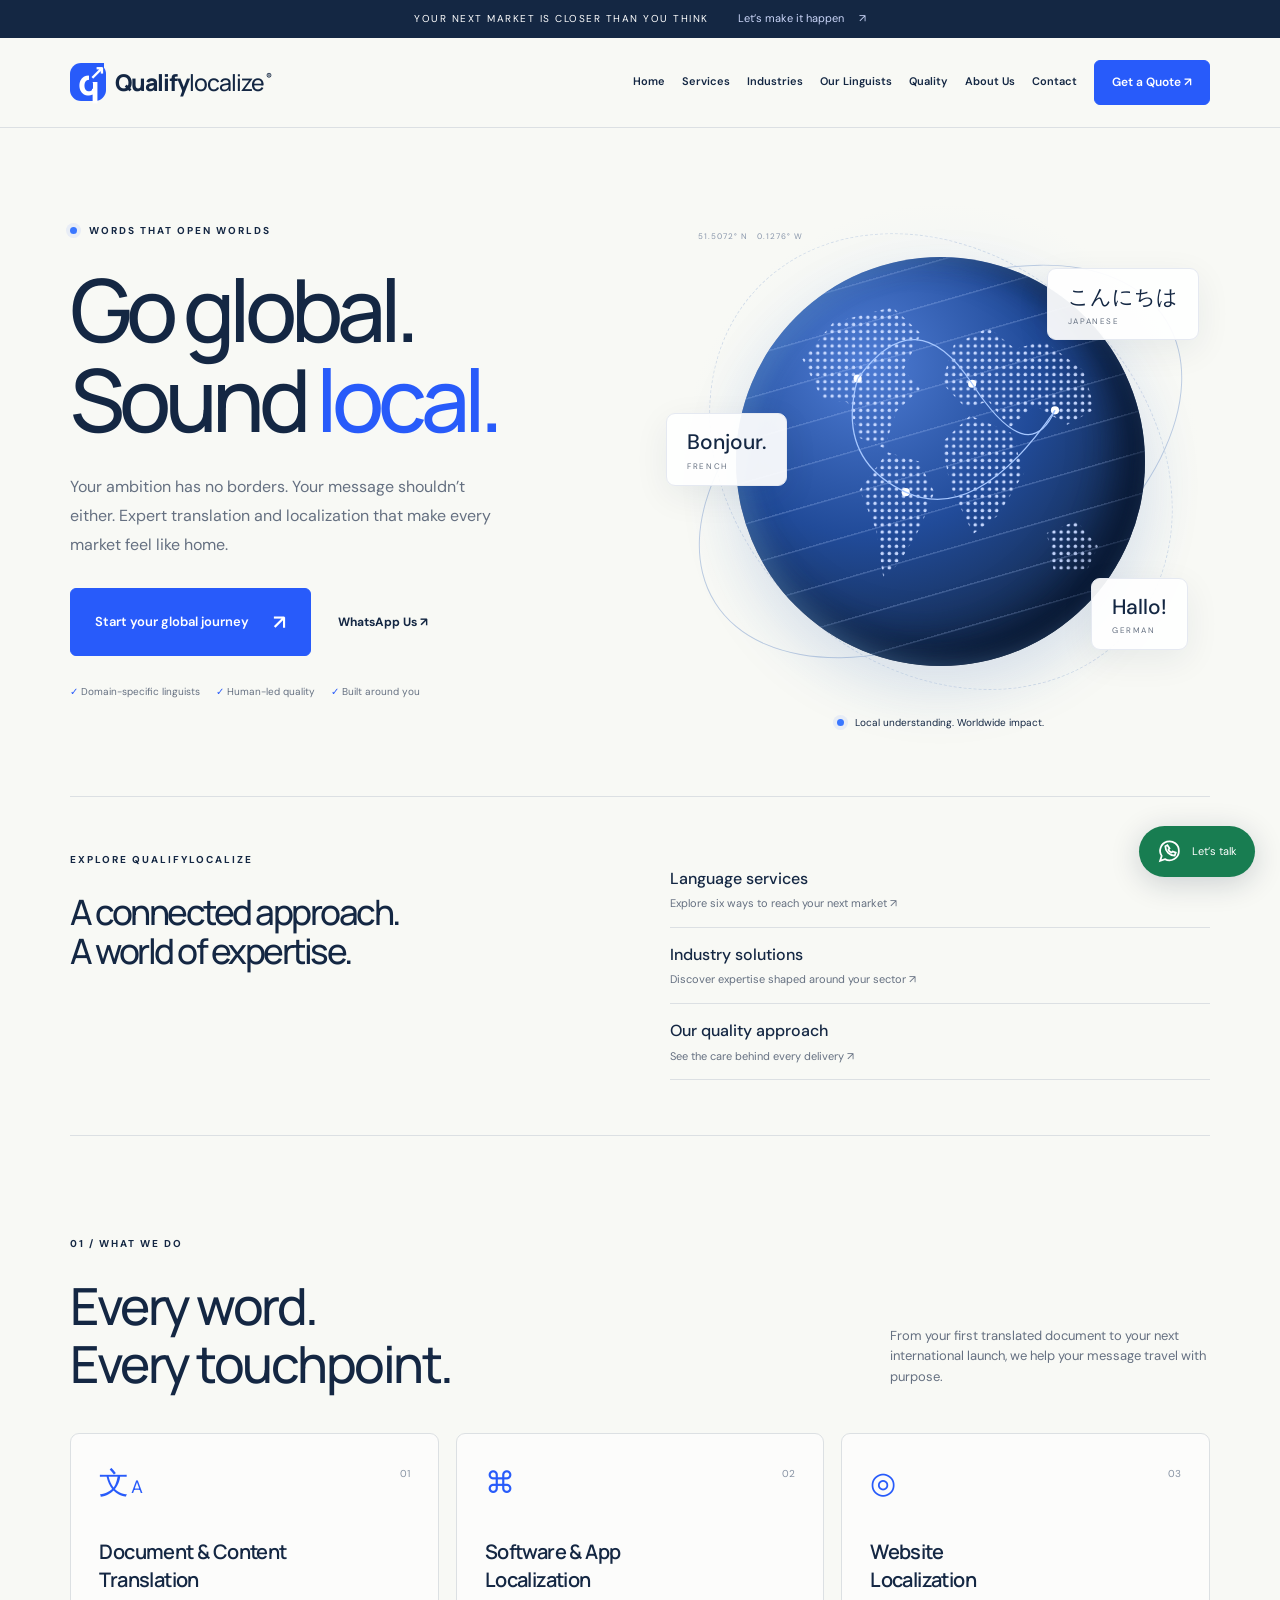
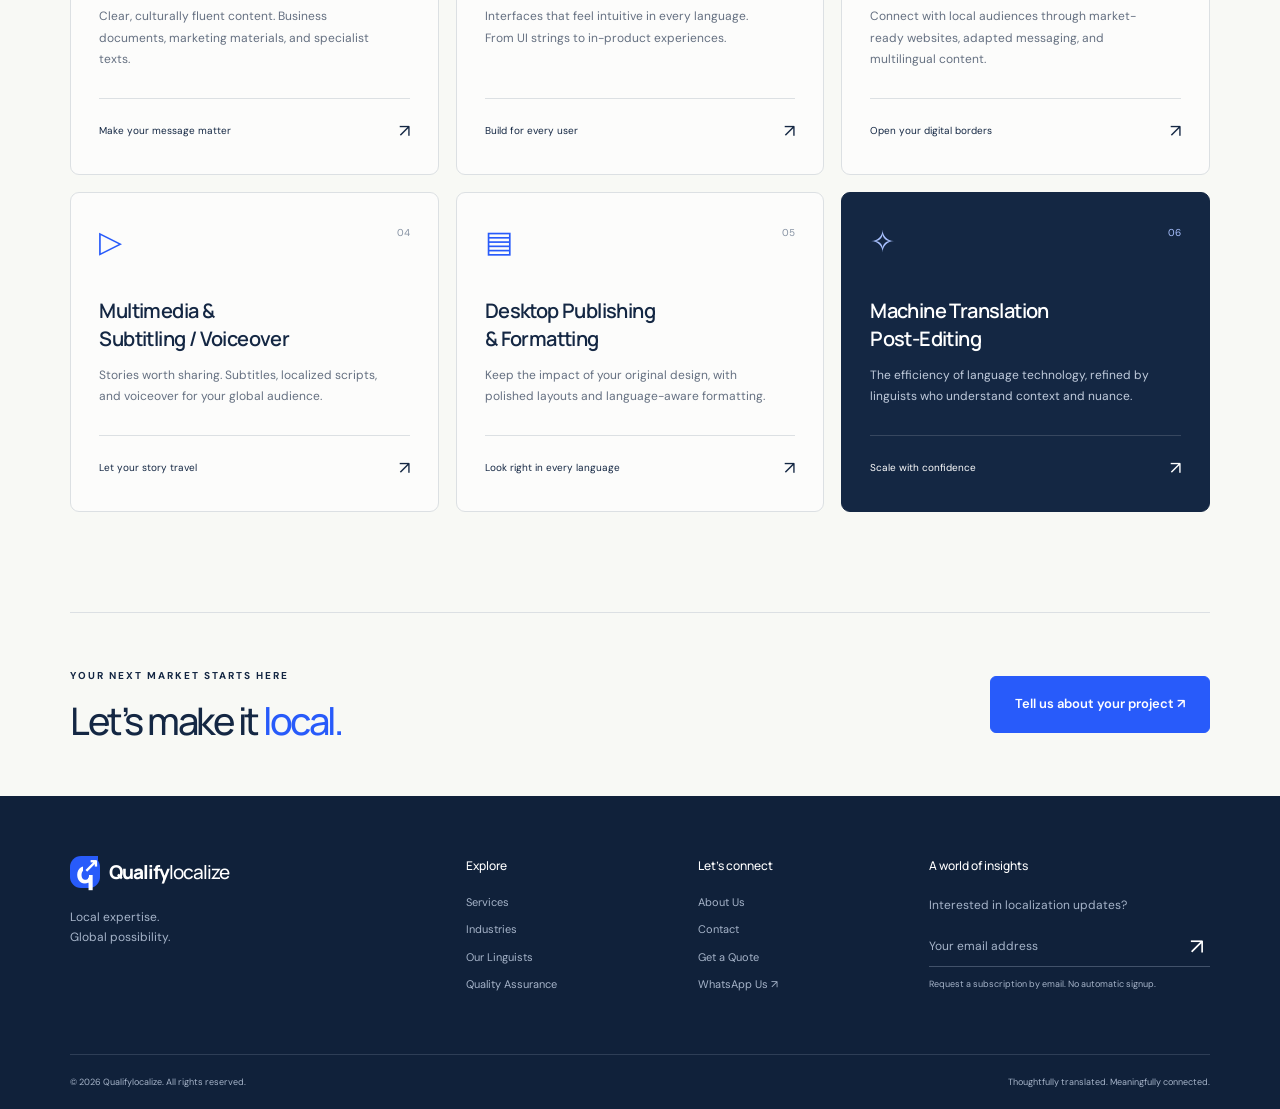
==== commit bcac70c4: "Expand Qualifylocalize into 14-page website with service details and dedicated contact flow" ====
--- a/public/index.html
+++ b/public/index.html
@@ -1,21 +1,12 @@
 <!doctype html>
-<html lang="en"><head><meta charset="utf-8"><meta name="viewport" content="width=device-width,initial-scale=1"><meta name="description" content="Translation, localization and language technology for ambitious global businesses. Start your next market with Qualifylocalize."><meta name="theme-color" content="#142743"><title>Qualifylocalize — Local expertise. Global possibility.</title><link rel="icon" href="data:image/svg+xml,%3Csvg xmlns='http://www.w3.org/2000/svg' viewBox='0 0 64 64'%3E%3Crect rx='18' width='64' height='64' fill='%23275efe'/%3E%3Ctext x='13' y='47' fill='white' font-size='46' font-family='Arial'%3Eq%3C/text%3E%3C/svg%3E"><link rel="stylesheet" href="styles.css"><script src="app.js" defer></script></head><body>
-<a class="skip" href="#main">Skip to content</a><div class="announcement">YOUR NEXT MARKET IS CLOSER THAN YOU THINK <a href="#quote">Let’s make it happen <span>↗</span></a></div>
-<header><a class="brand" href="#" aria-label="Qualifylocalize home"><span class="brandmark">q<span>↗</span></span>Qualify<span>localize</span><i>®</i></a><button class="menu-toggle" aria-expanded="false" aria-controls="navigation" aria-label="Open navigation">☰</button><nav id="navigation" aria-label="Main navigation"><a href="#services">Services</a><a href="#industries">Industries</a><a href="#linguists">Our Linguists</a><a href="#quality">Quality</a><a href="#about">About Us</a><a href="#contact">Contact</a><a class="button small" href="#quote">Get a Quote ↗</a><a class="mobile-whatsapp" href="https://wa.me/447770012186">WhatsApp Us ↗</a></nav></header>
-<main id="main"><section class="hero wrap"><div class="hero-copy"><p class="eyebrow"><span class="status-dot"></span> WORDS THAT OPEN WORLDS</p><h1>Go global.<br>Sound <em>local.</em></h1><p class="hero-description">Your ambition has no borders. Your message shouldn’t either. Expert translation and localization that make every market feel like home.</p><div class="actions"><a class="button" href="#quote">Start your global journey <span>↗</span></a><a class="text-link" href="https://wa.me/447770012186" target="_blank" rel="noopener">WhatsApp Us <span>↗</span></a></div><div class="hero-assurance"><span>✓ Domain-specific linguists</span><span>✓ Human-led quality</span><span>✓ Built around you</span></div></div>
-<div class="globe-scene" aria-label="A connected world, with greetings in different languages"><div class="orbit orbit-one"></div><div class="orbit orbit-two"></div><div class="globe"><div class="globe-grid"></div><svg viewBox="0 0 400 400" aria-hidden="true"><defs><pattern id="dots" width="7" height="7" patternUnits="userSpaceOnUse"><circle cx="3" cy="3" r="1.7" fill="#c5d7ff"/></pattern></defs><g fill="url(#dots)"><path d="M65 100 95 64 153 49 181 75 164 110 180 129 157 151 145 187 121 177 109 142 84 139Z M148 191 179 200 194 230 180 265 159 300 144 313 137 267 121 228Z M213 86 247 69 273 90 301 82 340 111 351 149 324 164 292 145 268 167 247 141 225 148 201 123Z M229 155 269 172 282 211 256 253 232 271 210 225 201 182Z M304 270 333 258 354 283 344 305 311 308Z"/></g><g fill="white"><circle cx="119" cy="119" r="4"/><circle cx="231" cy="124" r="4"/><circle cx="312" cy="150" r="4"/><circle cx="166" cy="230" r="4"/></g><g fill="none" stroke="#a6c7ff" stroke-width="1.2"><path d="M119 119Q176 40 231 124T312 150"/><path d="M119 119Q97 198 166 230T312 150"/></g></svg></div><span class="language-chip chip-one"><b>こんにちは</b><small>JAPANESE</small></span><span class="language-chip chip-two"><b>Bonjour.</b><small>FRENCH</small></span><span class="language-chip chip-three"><b>Hallo!</b><small>GERMAN</small></span><span class="globe-caption"><span class="status-dot"></span> Local understanding. Worldwide impact.</span><span class="coordinate">51.5072° N &nbsp; 0.1276° W</span></div></section>
-<div class="capability-strip wrap"><p>One partner.<br><strong>A world of possibilities.</strong></p><div><b data-count="6">6</b><span>Specialist services</span></div><div><b data-count="4">4</b><span>Quality checkpoints</span></div><div><b>Human + AI</b><span>The right tools. Expert judgment.</span></div><a href="#quality">Discover our approach ↗</a></div>
-<section class="section wrap" id="services"><div class="section-heading"><div><p class="eyebrow">01 / WHAT WE DO</p><h2>Every word.<br>Every touchpoint.</h2></div><p>From your first translated document to your next international launch, we help your message travel with purpose.</p></div><div class="service-grid">
-<a class="service-card" href="#quote" data-service="Document & Content Translation"><span class="service-icon">文<span>A</span></span><span class="card-number">01</span><h3>Document & Content<br>Translation</h3><p>Clear, culturally fluent content. Business documents, marketing materials, and specialist texts.</p><span class="card-bottom">Make your message matter <b>↗</b></span></a>
-<a class="service-card" href="#quote" data-service="Software & App Localization"><span class="service-icon">⌘</span><span class="card-number">02</span><h3>Software & App<br>Localization</h3><p>Interfaces that feel intuitive in every language. From UI strings to in-product experiences.</p><span class="card-bottom">Build for every user <b>↗</b></span></a>
-<a class="service-card" href="#quote" data-service="Website Localization"><span class="service-icon">◎</span><span class="card-number">03</span><h3>Website<br>Localization</h3><p>Connect with local audiences through market-ready websites, adapted messaging, and multilingual content.</p><span class="card-bottom">Open your digital borders <b>↗</b></span></a>
-<a class="service-card" href="#quote" data-service="Multimedia & Subtitling / Voiceover"><span class="service-icon">▷</span><span class="card-number">04</span><h3>Multimedia &<br>Subtitling / Voiceover</h3><p>Stories worth sharing. Subtitles, localized scripts, and voiceover for your global audience.</p><span class="card-bottom">Let your story travel <b>↗</b></span></a>
-<a class="service-card" href="#quote" data-service="Desktop Publishing & Formatting"><span class="service-icon">▤</span><span class="card-number">05</span><h3>Desktop Publishing<br>& Formatting</h3><p>Keep the impact of your original design, with polished layouts and language-aware formatting.</p><span class="card-bottom">Look right in every language <b>↗</b></span></a>
-<a class="service-card featured" href="#quote" data-service="Machine Translation Post-Editing"><span class="service-icon">✧</span><span class="card-number">06</span><h3>Machine Translation<br>Post-Editing</h3><p>The efficiency of language technology, refined by linguists who understand context and nuance.</p><span class="card-bottom">Scale with confidence <b>↗</b></span></a></div></section>
-<section class="industry-section" id="industries"><div class="wrap"><div class="section-heading"><div><p class="eyebrow">02 / YOUR WORLD, UNDERSTOOD</p><h2>We speak your<br><em>industry.</em></h2></div><p>Specialist terminology. Real-world context. Language expertise aligned with what your business does.</p></div><div class="industry-tabs" role="tablist" aria-label="Industry solutions"></div><div class="industry-detail" role="tabpanel" id="industry-panel" tabindex="0"></div></div></section>
-<section class="section wrap" id="linguists"><div class="section-heading"><div><p class="eyebrow">03 / THE HUMAN DIFFERENCE</p><h2>Local minds.<br>Exceptional language.</h2></div><p>The right language is only the beginning. Match your project with the right subject expertise and cultural understanding.</p></div><div class="directory-bar"><span>Explore language expertise</span><label>Source language<select id="source-filter"><option value="">All source languages</option></select></label><label>Target language<select id="target-filter"><option value="">All target languages</option></select></label><label>Industry<select id="industry-filter"><option value="">All industries</option></select></label><button class="reset" id="reset-filters">Reset ↺</button></div><p class="sample-note">Illustrative profiles • This directory demonstrates matching options, not confirmed team members or availability. Real profiles and verified credentials can be added when approved.</p><div id="profile-results" class="profile-grid" aria-live="polite"></div><div class="directory-footer"><span id="profile-count"></span><a class="text-link" href="#quote">Find the right fit for your project ↗</a></div></section>
-<section class="quality-section" id="quality"><div class="wrap"><div class="section-heading"><div><p class="eyebrow">04 / PRECISION AT EVERY STEP</p><h2>Great quality.<br>By design.</h2></div><p>A thoughtful process that keeps meaning, terminology, and presentation aligned from first brief to final delivery.</p></div><div class="process-grid"><article><span>01 <i>↗</i></span><h3>Translation</h3><p>A linguist works from your brief, terminology, audience, and subject matter.</p></article><article><span>02 <i>↗</i></span><h3>Editing</h3><p>A review of meaning, terminology, tone, and consistency against the source.</p></article><article><span>03 <i>↗</i></span><h3>Proofreading</h3><p>Careful refinement of grammar, readability, punctuation, and formatting.</p></article><article><span>04 <i>✓</i></span><h3>QA verification</h3><p>Final checks on completeness, numbers, tags, and project requirements.</p></article></div><div class="quality-bottom"><span>YOUR BRIEF IS OUR BENCHMARK.</span><p>Need certified translations or a specific review workflow? Tell us your destination and requirements so we can confirm suitability.</p></div></div></section>
-<section class="section wrap about" id="about"><p class="eyebrow">05 / MEET QUALIFYLOCALIZE</p><h2>Big ambitions deserve<br><em>local understanding.</em></h2><div><p>We bring language, culture, and technology together to help businesses communicate across borders. Our focus is simple: make your message as clear and compelling in your next market as it is at home.</p><p>Whether you’re localizing a product, publishing specialist content, or reaching a new audience, we start by understanding your goals. Then we shape the language workflow around them.</p><a class="text-link" href="#contact">Let’s talk about your next market ↗</a></div></section>
-<section class="quote-section" id="quote"><div class="wrap quote-grid"><div><p class="eyebrow">06 / LET’S GO PLACES</p><h2>Your next chapter.<br><em>In any language.</em></h2><p>Tell us what you’re working on. Explore an indicative estimate, then send your brief for a tailored quote.</p><div class="quote-benefits"><span>✓ No commitment</span><span>✓ A workflow for your needs</span><span>✓ Direct access to our team</span></div><a class="quote-email" href="mailto:support@qualifylocalize.com">support@qualifylocalize.com ↗</a></div><form id="quote-form" class="quote-form"><div class="form-top"><h3>Let’s scope your project</h3><span>↗</span></div><label>Service<select name="service" id="quote-service"></select></label><div class="form-row"><label>From<select name="source" id="quote-source"></select></label><label>To<select name="target" id="quote-target"></select></label></div><div class="form-row"><label>Approximate word count<input name="words" type="number" min="1" max="10000000" value="1000" required></label><label>Timeline<select name="timeline"><option value="standard">Standard</option><option value="priority">Priority</option><option value="flexible">Flexible</option></select></label></div><label>Your email<input type="email" name="email" placeholder="you@company.com" required maxlength="254" autocomplete="email"></label><label>Project notes <small>(optional)</small><textarea name="notes" rows="2" maxlength="2000" placeholder="Industry, audience, formats, or a specific deadline…"></textarea></label><div class="estimate"><span>Illustrative budget range<small>GBP · planning estimate only</small></span><output id="estimate">£100–£160</output></div><p class="fineprint">Demo pricing assumptions, not published agency rates. Final pricing depends on your language pair, files, scope, and availability. Multimedia and DTP need a custom quote.</p><button class="button" type="submit">Request quote by email <span>↗</span></button><button class="whatsapp-submit" type="button" id="whatsapp-quote">Send this brief on WhatsApp ↗</button><p class="fineprint">Opens your email app or WhatsApp with your brief. Nothing is sent automatically. Please don’t include confidential material.</p><p role="status" id="quote-status"></p></form></div></section>
-<section class="contact wrap" id="contact"><div><p class="eyebrow">A CONVERSATION CAN OPEN A WORLD.</p><h2>Where are you<br>heading next?</h2></div><div><a href="mailto:support@qualifylocalize.com">support@qualifylocalize.com ↗</a><a href="https://wa.me/447770012186" target="_blank" rel="noopener">+44 7770 012186 <small>WhatsApp ↗</small></a></div></section></main>
-<footer><div class="wrap footer-grid"><div><a class="brand" href="#"><span class="brandmark">q<span>↗</span></span>Qualify<span>localize</span></a><p>Local expertise.<br>Global possibility.</p></div><div><h3>Explore</h3><a href="#services">Services</a><a href="#industries">Industries</a><a href="#linguists">Our Linguists</a><a href="#quality">Quality Assurance</a></div><div><h3>Let’s connect</h3><a href="#about">About Us</a><a href="#contact">Contact</a><a href="#quote">Get a Quote</a><a href="https://wa.me/447770012186">WhatsApp Us ↗</a></div><div><h3>A world of insights</h3><p>Interested in localization updates?</p><form id="newsletter"><label class="sr-only" for="newsletter-email">Your email address</label><div class="newsletter-field"><input id="newsletter-email" type="email" required placeholder="Your email address" autocomplete="email"><button aria-label="Request newsletter subscription">↗</button></div><small>Request a subscription by email. No automatic signup.</small><p id="newsletter-status" role="status"></p></form></div></div><div class="wrap footer-bottom"><span>© <span id="year"></span> Qualifylocalize. All rights reserved.</span><span>Thoughtfully translated. Meaningfully connected.</span></div></footer><a class="floating-chat" href="https://wa.me/447770012186" target="_blank" rel="noopener" aria-label="Chat with Qualifylocalize on WhatsApp"><svg viewBox="0 0 24 24" fill="none" stroke="currentColor" stroke-width="1.7" aria-hidden="true"><path d="M21 11.5a9 9 0 0 1-13.4 7.8L3 21l1.5-4.8A9 9 0 1 1 21 11.5Z"/><path d="M8 7c0 5 4 9 9 9l1-3-3-1-1 1c-2-1-3-2-3-3l1-1-2-3Z"/></svg><span>Let’s talk</span></a></body></html>
+<html lang="en"><head><meta charset="utf-8"><meta name="viewport" content="width=device-width,initial-scale=1"><meta name="description" content="Translation, localization and language technology for ambitious global businesses. Start your next market with Qualifylocalize."><meta name="theme-color" content="#142743"><title>Translation & Localization | Qualifylocalize</title><link rel="icon" href="data:image/svg+xml,%3Csvg xmlns='http://www.w3.org/2000/svg' viewBox='0 0 64 64'%3E%3Crect rx='18' width='64' height='64' fill='%23275efe'/%3E%3Ctext x='13' y='47' fill='white' font-size='46' font-family='Arial'%3Eq%3C/text%3E%3C/svg%3E"><link rel="stylesheet" href="styles.css"><script src="app.js" defer></script></head><body>
+<a class="skip" href="#main">Skip to content</a><div class="announcement">YOUR NEXT MARKET IS CLOSER THAN YOU THINK <a href="quote.html">Let’s make it happen <span>↗</span></a></div>
+<header><a class="brand" href="index.html" aria-label="Qualifylocalize home"><span class="brandmark">q<span>↗</span></span>Qualify<span>localize</span><i>®</i></a><button class="menu-toggle" aria-expanded="false" aria-controls="navigation" aria-label="Open navigation">☰</button><nav id="navigation" aria-label="Main navigation"><a href="index.html">Home</a><a href="services.html">Services</a><a href="industries.html">Industries</a><a href="linguists.html">Our Linguists</a><a href="quality.html">Quality</a><a href="about.html">About Us</a><a href="contact.html">Contact</a><a class="button small" href="quote.html">Get a Quote ↗</a><a class="mobile-whatsapp" href="https://wa.me/447770012186">WhatsApp Us ↗</a></nav></header>
+<main id="main"><section class="hero wrap"><div class="hero-copy"><p class="eyebrow"><span class="status-dot"></span> WORDS THAT OPEN WORLDS</p><h1>Go global.<br>Sound <em>local.</em></h1><p class="hero-description">Your ambition has no borders. Your message shouldn’t either. Expert translation and localization that make every market feel like home.</p><div class="actions"><a class="button" href="quote.html">Start your global journey <span>↗</span></a><a class="text-link" href="https://wa.me/447770012186" target="_blank" rel="noopener">WhatsApp Us <span>↗</span></a></div><div class="hero-assurance"><span>✓ Domain-specific linguists</span><span>✓ Human-led quality</span><span>✓ Built around you</span></div></div>
+<div class="globe-scene" aria-label="A connected world, with greetings in different languages"><div class="orbit orbit-one"></div><div class="orbit orbit-two"></div><div class="globe"><div class="globe-grid"></div><svg viewBox="0 0 400 400" aria-hidden="true"><defs><pattern id="dots" width="7" height="7" patternUnits="userSpaceOnUse"><circle cx="3" cy="3" r="1.7" fill="#c5d7ff"/></pattern></defs><g fill="url(#dots)"><path d="M65 100 95 64 153 49 181 75 164 110 180 129 157 151 145 187 121 177 109 142 84 139Z M148 191 179 200 194 230 180 265 159 300 144 313 137 267 121 228Z M213 86 247 69 273 90 301 82 340 111 351 149 324 164 292 145 268 167 247 141 225 148 201 123Z M229 155 269 172 282 211 256 253 232 271 210 225 201 182Z M304 270 333 258 354 283 344 305 311 308Z"/></g><g fill="white"><circle cx="119" cy="119" r="4"/><circle cx="231" cy="124" r="4"/><circle cx="312" cy="150" r="4"/><circle cx="166" cy="230" r="4"/></g><g fill="none" stroke="#a6c7ff" stroke-width="1.2"><path d="M119 119Q176 40 231 124T312 150"/><path d="M119 119Q97 198 166 230T312 150"/></g></svg></div><span class="language-chip chip-one"><b>こんにちは</b><small>JAPANESE</small></span><span class="language-chip chip-two"><b>Bonjour.</b><small>FRENCH</small></span><span class="language-chip chip-three"><b>Hallo!</b><small>GERMAN</small></span><span class="globe-caption"><span class="status-dot"></span> Local understanding. Worldwide impact.</span><span class="coordinate">51.5072° N &nbsp; 0.1276° W</span></div></section><section class="home-paths wrap"><div><p class="eyebrow">EXPLORE QUALIFYLOCALIZE</p><h2>A connected approach.<br>A world of expertise.</h2></div><div><a href="services.html"><b>Language services</b><span>Explore six ways to reach your next market ↗</span></a><a href="industries.html"><b>Industry solutions</b><span>Discover expertise shaped around your sector ↗</span></a><a href="quality.html"><b>Our quality approach</b><span>See the care behind every delivery ↗</span></a></div></section><section class="section wrap" id="services"><div class="section-heading"><div><p class="eyebrow">01 / WHAT WE DO</p><h2>Every word.<br>Every touchpoint.</h2></div><p>From your first translated document to your next international launch, we help your message travel with purpose.</p></div><div class="service-grid">
+<a class="service-card" href="document-translation.html" data-service="Document & Content Translation"><span class="service-icon">文<span>A</span></span><span class="card-number">01</span><h3>Document & Content<br>Translation</h3><p>Clear, culturally fluent content. Business documents, marketing materials, and specialist texts.</p><span class="card-bottom">Make your message matter <b>↗</b></span></a>
+<a class="service-card" href="software-localization.html" data-service="Software & App Localization"><span class="service-icon">⌘</span><span class="card-number">02</span><h3>Software & App<br>Localization</h3><p>Interfaces that feel intuitive in every language. From UI strings to in-product experiences.</p><span class="card-bottom">Build for every user <b>↗</b></span></a>
+<a class="service-card" href="website-localization.html" data-service="Website Localization"><span class="service-icon">◎</span><span class="card-number">03</span><h3>Website<br>Localization</h3><p>Connect with local audiences through market-ready websites, adapted messaging, and multilingual content.</p><span class="card-bottom">Open your digital borders <b>↗</b></span></a>
+<a class="service-card" href="multimedia-localization.html" data-service="Multimedia & Subtitling / Voiceover"><span class="service-icon">▷</span><span class="card-number">04</span><h3>Multimedia &<br>Subtitling / Voiceover</h3><p>Stories worth sharing. Subtitles, localized scripts, and voiceover for your global audience.</p><span class="card-bottom">Let your story travel <b>↗</b></span></a>
+<a class="service-card" href="desktop-publishing.html" data-service="Desktop Publishing & Formatting"><span class="service-icon">▤</span><span class="card-number">05</span><h3>Desktop Publishing<br>& Formatting</h3><p>Keep the impact of your original design, with polished layouts and language-aware formatting.</p><span class="card-bottom">Look right in every language <b>↗</b></span></a>
+<a class="service-card featured" href="machine-translation-post-editing.html" data-service="Machine Translation Post-Editing"><span class="service-icon">✧</span><span class="card-number">06</span><h3>Machine Translation<br>Post-Editing</h3><p>The efficiency of language technology, refined by linguists who understand context and nuance.</p><span class="card-bottom">Scale with confidence <b>↗</b></span></a></div></section><section class="page-cta wrap"><div><p class="eyebrow">YOUR NEXT MARKET STARTS HERE</p><h2>Let’s make it <em>local.</em></h2></div><a class="button" href="quote.html">Tell us about your project ↗</a></section></main><footer><div class="wrap footer-grid"><div><a class="brand" href="index.html"><span class="brandmark">q<span>↗</span></span>Qualify<span>localize</span></a><p>Local expertise.<br>Global possibility.</p></div><div><h3>Explore</h3><a href="services.html">Services</a><a href="industries.html">Industries</a><a href="linguists.html">Our Linguists</a><a href="quality.html">Quality Assurance</a></div><div><h3>Let’s connect</h3><a href="about.html">About Us</a><a href="contact.html">Contact</a><a href="quote.html">Get a Quote</a><a href="https://wa.me/447770012186">WhatsApp Us ↗</a></div><div><h3>A world of insights</h3><p>Interested in localization updates?</p><form id="newsletter"><label class="sr-only" for="newsletter-email">Your email address</label><div class="newsletter-field"><input id="newsletter-email" type="email" required placeholder="Your email address" autocomplete="email"><button aria-label="Request newsletter subscription">↗</button></div><small>Request a subscription by email. No automatic signup.</small><p id="newsletter-status" role="status"></p></form></div></div><div class="wrap footer-bottom"><span>© <span id="year"></span> Qualifylocalize. All rights reserved.</span><span>Thoughtfully translated. Meaningfully connected.</span></div></footer><a class="floating-chat" href="https://wa.me/447770012186" target="_blank" rel="noopener" aria-label="Chat with Qualifylocalize on WhatsApp"><svg viewBox="0 0 24 24" fill="none" stroke="currentColor" stroke-width="1.7" aria-hidden="true"><path d="M21 11.5a9 9 0 0 1-13.4 7.8L3 21l1.5-4.8A9 9 0 1 1 21 11.5Z"/><path d="M8 7c0 5 4 9 9 9l1-3-3-1-1 1c-2-1-3-2-3-3l1-1-2-3Z"/></svg><span>Let’s talk</span></a></body></html>
--- a/public/styles.css
+++ b/public/styles.css
@@ -1,2 +1,6 @@
 @import url('https://fonts.googleapis.com/css2?family=DM+Sans:wght@400;500;600;700&family=Manrope:wght@400;500;600;700;800&display=swap');
 :root{--ink:#142743;--blue:#285bfa;--paper:#f8f9f5;--muted:#657081;--line:#dce0e3}*{box-sizing:border-box}html{scroll-behavior:smooth;scroll-padding-top:95px}body{margin:0;background:var(--paper);color:var(--ink);font-family:'DM Sans',Arial,sans-serif;font-size:15px;line-height:1.6}a{color:inherit;text-decoration:none}button,input,select,textarea{font:inherit}button,a,input,select,textarea{-webkit-tap-highlight-color:transparent}button{cursor:pointer}a:focus-visible,button:focus-visible,input:focus-visible,select:focus-visible,textarea:focus-visible{outline:3px solid #ffab4a;outline-offset:5px}.wrap{width:min(1280px,89%);margin:auto}.announcement{background:var(--ink);color:white;text-align:center;font-size:10px;letter-spacing:1.5px;padding:10px 16px}.announcement a{margin-left:25px;letter-spacing:0;color:#cbd6f9;font-size:11px}.announcement span{margin-left:12px}header{height:90px;position:sticky;top:0;z-index:20;background:#f8f9f5f5;border-bottom:1px solid var(--line);display:flex;align-items:center;justify-content:space-between;padding:0 5.5%;backdrop-filter:blur(14px)}.brand{display:flex;align-items:center;font-family:Manrope,Arial,sans-serif;font-weight:800;font-size:23px;letter-spacing:-1px;white-space:nowrap}.brand>span:not(.brandmark){font-weight:500}.brand i{font-size:9px;font-style:normal;align-self:flex-start;padding-top:7px;margin-left:2px}.brandmark{position:relative;display:inline-flex;align-items:center;justify-content:center;width:36px;height:38px;background:var(--blue);border-radius:11px;color:white;font-size:35px;margin-right:9px;line-height:1}.brandmark span{position:absolute;right:2px;top:0;font-size:19px;background:var(--blue)}nav{display:flex;align-items:center;gap:24px;font-size:12px;font-weight:600}nav>a:not(.button):hover{color:var(--blue)}.button{display:inline-flex;align-items:center;justify-content:space-between;gap:24px;background:var(--blue);color:white;padding:17px 24px;border-radius:6px;border:1px solid var(--blue);font-weight:600;font-size:13px;transition:transform .2s,background .2s}.button:hover{transform:translateY(-3px);background:#1948dd}.button span{font-size:20px}.button.small{padding:12px 17px;font-size:12px}.menu-toggle,.mobile-whatsapp{display:none}.hero{display:grid;grid-template-columns:1.08fr 1fr;gap:20px;align-items:center;min-height:650px;padding-top:65px;padding-bottom:65px}.eyebrow{font-size:10px;letter-spacing:2px;font-weight:700;margin:0 0 25px}.status-dot{display:inline-block;background:#3a77ff;width:7px;height:7px;border-radius:50%;margin-right:8px;box-shadow:0 0 0 4px #285bfa14}h1,h2,h3,p{margin-top:0}h1,h2,h3{font-family:Manrope,Arial,sans-serif}h1{font-size:clamp(64px,6.8vw,100px);font-weight:500;line-height:1.04;letter-spacing:-6px;margin-bottom:28px}em{font-style:normal;color:var(--blue)}.hero-description{max-width:440px;font-size:16px;color:var(--muted);line-height:1.8}.actions{display:flex;align-items:center;gap:27px;margin-top:29px}.text-link{font-size:12px;font-weight:700}.text-link:hover{color:var(--blue)}.hero-assurance{display:flex;gap:16px;font-size:10px;color:var(--muted);margin-top:28px}.hero-assurance span::first-letter{color:var(--blue)}.globe-scene{position:relative;aspect-ratio:1;max-width:560px;width:100%;isolation:isolate;display:grid;place-items:center;background:radial-gradient(circle,#cbdcff66 5%,transparent 68%)}.globe{position:relative;width:76%;aspect-ratio:1;border-radius:50%;overflow:hidden;background:radial-gradient(circle at 32% 26%,#4e7cd4,#214b99 42%,#142743 80%);box-shadow:inset -25px -20px 45px #06173399,0 25px 60px #1d4f9b22;animation:float 8s ease-in-out infinite}.globe:after{content:'';position:absolute;inset:0;border-radius:50%;box-shadow:inset 10px 0 25px #83c4ff55,inset -20px -10px 35px #07132999}.globe svg{position:absolute;inset:0;width:100%;height:100%}.globe-grid{position:absolute;inset:-10%;opacity:.23;border-radius:50%;background:repeating-linear-gradient(0deg,transparent 0 38px,#b3cdff 39px 40px);transform:rotate(-16deg)}.orbit{position:absolute;width:99%;height:60%;border:1px solid #bccce2;border-radius:50%;transform:rotate(-32deg);z-index:-1}.orbit-two{transform:rotate(43deg);height:76%;width:94%;border-style:dashed;opacity:.6}.language-chip{position:absolute;background:#ffffffed;border:1px solid #e5e9f1;border-radius:9px;padding:12px 20px;box-shadow:0 10px 35px #13274a12;animation:float 7s ease-in-out infinite}.language-chip b{font-size:21px;font-weight:500;display:block}.language-chip small{display:block;color:var(--muted);font-size:8px;letter-spacing:1.6px}.chip-one{top:14%;right:2%}.chip-two{left:-1%;top:41%;animation-delay:-2s}.chip-three{right:4%;bottom:15%;animation-delay:-4s}.globe-caption{position:absolute;bottom:0;font-size:10px}.coordinate{position:absolute;left:5%;top:7%;font-size:8px;letter-spacing:1px;color:#8795aa}.capability-strip{display:flex;justify-content:space-between;align-items:center;border-top:1px solid var(--line);border-bottom:1px solid var(--line);padding:29px 0;gap:25px}.capability-strip p{font-size:12px;line-height:1.7;margin:0}.capability-strip b{font-family:Manrope;font-size:29px;letter-spacing:-1px;line-height:1.2}.capability-strip div span{display:block;color:var(--muted);font-size:10px;margin-top:7px}.capability-strip>a{font-size:11px;color:var(--blue);font-weight:700}.section{padding-top:100px;padding-bottom:100px}.section-heading{display:flex;justify-content:space-between;align-items:flex-end;gap:50px;margin-bottom:40px}h2{font-size:clamp(36px,4vw,55px);line-height:1.13;font-weight:500;letter-spacing:-2.5px;margin-bottom:0}.section-heading>p{max-width:320px;color:var(--muted);font-size:13px;margin:0 0 5px}.service-grid{display:grid;grid-template-columns:repeat(3,1fr);gap:17px}.service-card{position:relative;border:1px solid var(--line);border-radius:9px;padding:28px;transition:transform .25s,box-shadow .25s,border-color .25s;background:#fff9;display:flex;flex-direction:column}.service-card:hover{transform:translateY(-7px);box-shadow:0 17px 30px #1427430c;border-color:var(--blue)}.service-icon{font-size:30px;line-height:1.4;color:var(--blue);height:58px;display:block}.service-icon span{font-size:18px;margin-left:2px}.card-number{position:absolute;top:32px;right:28px;color:#8591a2;font-size:10px}.service-card h3{font-size:20px;line-height:1.4;font-weight:600;letter-spacing:-.6px;margin:18px 0 12px}.service-card p{color:var(--muted);font-size:12px;line-height:1.8;max-width:280px;margin-bottom:27px}.card-bottom{border-top:1px solid var(--line);padding-top:18px;font-size:10px;display:flex;align-items:center;justify-content:space-between;margin-top:auto}.card-bottom b{font-size:18px;font-weight:400}.featured{background:var(--ink);color:white;border-color:var(--ink)}.featured .service-icon,.featured .card-number{color:#a9c1ff}.featured p{color:#c0cbdc}.featured .card-bottom{border-color:#ffffff26}.industry-section{padding:90px 0;background:#ecf0f5}.industry-tabs{display:flex;gap:8px;flex-wrap:wrap;margin-bottom:25px}.industry-tabs button{border:1px solid #cbd3df;background:transparent;padding:11px 24px;border-radius:30px;font-size:12px;color:var(--ink)}.industry-tabs button[aria-selected=true]{background:var(--ink);color:white;border-color:var(--ink)}.industry-detail{background:var(--ink);color:white;border-radius:12px;display:grid;grid-template-columns:1fr 1fr;min-height:255px;overflow:hidden}.industry-detail>div:first-child{padding:40px}.industry-detail h3{font-size:26px;font-weight:500;margin-bottom:13px}.industry-detail p{font-size:13px;color:#c4cede;max-width:430px}.industry-detail .text-link{color:#bdd0ff}.industry-art{position:relative;display:flex;justify-content:center;align-items:center;background:radial-gradient(ellipse at 80% 20%,#285bfa66,transparent 70%);overflow:hidden}.art-symbol{font-family:Manrope;font-size:150px;line-height:1;color:#acc5ff;transform:rotate(-12deg);text-shadow:15px 15px 0 #729eff20;letter-spacing:-10px}.industry-art:before,.industry-art:after{content:'';position:absolute;width:300px;height:300px;border:1px solid #7d9bcb35;border-radius:50%;transform:rotate(-30deg) scaleY(.45)}.industry-art:after{transform:rotate(40deg) scaleY(.65)}.directory-bar{background:#edf0f2;border-radius:8px;padding:19px;display:flex;align-items:center;gap:16px}.directory-bar>span{font-size:11px;font-weight:700;margin-right:auto}.directory-bar label{font-size:9px;font-weight:600;display:block;color:var(--muted)}select,input,textarea{border:1px solid #d9dfe8;color:var(--ink);border-radius:5px;background:white;padding:11px 12px;min-width:0;width:100%;font-size:12px}select{cursor:pointer}.directory-bar select{display:block;margin-top:4px;min-width:150px;padding:9px;font-size:11px}.reset{border:0;background:transparent;font-size:11px;color:var(--muted)}.sample-note{font-size:10px;color:var(--muted);margin:15px 0 23px;max-width:800px}.profile-grid{display:grid;grid-template-columns:repeat(3,1fr);gap:18px}.profile-card{padding:25px;border:1px solid var(--line);border-radius:9px;background:white}.profile-top{display:flex;align-items:center;justify-content:space-between;margin-bottom:19px}.avatar{width:55px;height:55px;display:grid;place-items:center;background:#e7edff;border-radius:50%;font-family:Manrope;color:var(--blue);font-size:20px}.avatar svg{width:36px;height:36px}.profile-top>span{font-size:9px;color:var(--muted);background:#f0f2f5;padding:4px 9px;border-radius:20px}.profile-card h3{font-size:17px;margin:0 0 3px}.profile-card p{color:var(--muted);font-size:11px;margin-bottom:18px}.tags{display:flex;gap:6px;flex-wrap:wrap}.tags span{font-size:9px;border:1px solid var(--line);border-radius:4px;padding:4px 8px}.profile-card .profile-base{margin:19px 0 0;border-top:1px solid var(--line);padding-top:13px;display:flex;justify-content:space-between;font-size:10px}.profile-base a{color:var(--blue)}.directory-footer{display:flex;justify-content:space-between;align-items:center;margin-top:25px;font-size:11px;color:var(--muted)}.empty{grid-column:1/-1;background:#edf0f5;border-radius:8px;padding:36px;text-align:center}.quality-section{background:var(--ink);color:white;padding:85px 0}.quality-section .section-heading>p{color:#aab9ce}.quality-section .eyebrow{color:#9dbbff}.process-grid{display:grid;grid-template-columns:repeat(4,1fr);margin-top:55px}.process-grid article{border-top:1px solid #8091ad55;padding:24px 28px 0 0}.process-grid article+article{padding-left:25px}.process-grid article>span{font-size:11px;color:#a2bcf5;display:flex;justify-content:space-between;margin-bottom:35px}.process-grid i{font-size:18px;font-style:normal}.process-grid h3{font-size:19px;font-weight:500}.process-grid p{font-size:12px;color:#adbbcf;max-width:225px}.quality-bottom{border-top:1px solid #8091ad55;display:flex;justify-content:space-between;align-items:center;gap:40px;margin-top:35px;padding-top:24px}.quality-bottom>span{font-size:9px;letter-spacing:1.7px}.quality-bottom p{max-width:550px;font-size:11px;color:#adbbcf;margin:0}.about{display:grid;grid-template-columns:1.1fr 1fr;column-gap:100px}.about>.eyebrow{grid-column:1/-1}.about h2{font-size:43px}.about>div p{font-size:13px;color:var(--muted)}.quote-section{background:#e9eefb;padding:85px 0}.quote-grid{display:grid;grid-template-columns:1fr 1fr;gap:100px;align-items:center}.quote-grid>div>p:not(.eyebrow){font-size:14px;color:var(--muted);max-width:360px;margin-top:25px}.quote-benefits{display:flex;flex-direction:column;gap:12px;font-size:12px;margin:30px 0}.quote-email{font-size:13px;font-weight:600}.quote-form{background:white;border-radius:12px;padding:30px;box-shadow:0 15px 50px #1427430b}.form-top{display:flex;justify-content:space-between;margin-bottom:20px}.form-top h3{font-size:19px;margin:0;font-weight:600}.form-top>span{color:var(--blue)}label{display:block;font-size:11px;font-weight:500}label input,label select,label textarea{display:block;margin-top:6px;margin-bottom:14px}label small{color:var(--muted)}.form-row{display:grid;grid-template-columns:1fr 1fr;gap:14px}textarea{resize:vertical}.estimate{display:flex;justify-content:space-between;align-items:center;padding:15px 0;border-top:1px solid var(--line);font-size:11px}.estimate small{display:block;font-size:9px;color:var(--muted)}output{font-size:25px;color:var(--blue);font-family:Manrope;letter-spacing:-1px}.fineprint{font-size:9px;color:var(--muted);line-height:1.7;margin:8px 0 14px}.quote-form .button{width:100%}.whatsapp-submit{background:none;border:0;font-size:11px;display:block;text-align:center;padding:14px;width:100%;color:var(--ink)}#quote-status,#newsletter-status{font-size:11px;margin:0}.contact{display:flex;justify-content:space-between;align-items:center;padding-top:80px;padding-bottom:80px}.contact h2{font-size:43px}.contact>div+div a{display:block;font-size:20px;letter-spacing:-.5px;padding:9px 0}.contact small{font-size:11px;margin-left:20px;color:var(--muted)}footer{background:#10213a;color:white;padding:60px 0 0}.footer-grid{display:grid;grid-template-columns:1.5fr .8fr .8fr 1.2fr;gap:45px}.footer-grid .brand{font-size:19px}.footer-grid .brandmark{width:30px;height:32px;font-size:30px}.footer-grid p{font-size:12px;color:#a6b4c9;margin-top:20px}.footer-grid h3{font-size:12px;font-weight:500;margin-bottom:18px}.footer-grid>div>a:not(.brand){font-size:11px;color:#a6b4c9;display:block;margin-bottom:10px}.newsletter-field{display:flex;border-bottom:1px solid #a6b4c955}.newsletter-field input{background:none;border:none;color:white;padding:10px 0}.newsletter-field button{border:0;background:transparent;color:white;font-size:22px}.newsletter-field input::placeholder{color:#a6b4c9}#newsletter small{font-size:9px;color:#a6b4c9;display:block;margin-top:10px}.footer-bottom{border-top:1px solid #a6b4c933;margin-top:50px;padding:20px 0;display:flex;justify-content:space-between;font-size:9px;color:#a6b4c9}.floating-chat{position:fixed;bottom:23px;right:25px;z-index:25;background:#187d51;color:white;border-radius:40px;padding:13px 18px;display:flex;align-items:center;gap:10px;box-shadow:0 6px 30px #10213a30;font-size:11px}.floating-chat svg{width:25px;height:25px}.skip{position:fixed;top:-100px;left:20px;background:white;z-index:100;padding:15px}.skip:focus{top:10px}.sr-only{position:absolute;width:1px;height:1px;overflow:hidden;clip:rect(0,0,0,0)}@keyframes float{0%,100%{transform:translateY(0)}50%{transform:translateY(-10px)}}@media(min-width:1450px){header{padding-left:calc((100vw - 1280px)/2);padding-right:calc((100vw - 1280px)/2)}}@media(max-width:1150px){nav{gap:15px;font-size:10px}.brand{font-size:20px}.hero{min-height:570px}h1{font-size:76px}.hero-assurance{gap:10px;font-size:9px}.quote-grid{gap:50px}.directory-bar{flex-wrap:wrap}.directory-bar>span{width:100%}.directory-bar label{flex:1}.about{column-gap:50px}.footer-grid{gap:25px}}@media(max-width:850px){header{height:75px}.menu-toggle{display:block;border:1px solid var(--line);background:none;border-radius:5px;font-size:21px;color:var(--ink);padding:3px 10px}nav{display:none;position:absolute;left:0;right:0;top:75px;background:var(--paper);padding:25px 6%;border-bottom:1px solid var(--line);box-shadow:0 10px 20px #14274312;font-size:15px}nav.open{display:flex;flex-direction:column;align-items:stretch;gap:17px}.mobile-whatsapp{display:block}.hero{padding-top:50px;grid-template-columns:1.05fr 1fr;min-height:530px}h1{font-size:64px;letter-spacing:-4px}.hero-description{font-size:13px}.actions{align-items:flex-start;gap:16px;flex-direction:column}.hero-assurance{flex-wrap:wrap}.language-chip{padding:8px 12px}.language-chip b{font-size:17px}.globe-caption{font-size:8px}.service-card{padding:22px}.service-card h3{font-size:17px}.card-bottom{font-size:9px}.section{padding-top:70px;padding-bottom:70px}.capability-strip>a{display:none}.industry-detail{grid-template-columns:1.3fr 1fr}.profile-grid{grid-template-columns:repeat(2,1fr)}.quote-grid{gap:35px}.quote-form{padding:23px}.quote-grid h2{font-size:40px}.process-grid{grid-template-columns:repeat(2,1fr);gap:25px}.process-grid article+article{padding-left:0}.process-grid article>span{margin-bottom:20px}.about{column-gap:35px}.about h2{font-size:34px}.footer-grid{grid-template-columns:1.3fr 1fr}.contact>div+div a{font-size:16px}.contact h2{font-size:36px}}@media(max-width:600px){.announcement{font-size:8px;letter-spacing:.8px}.announcement a{margin-left:8px;font-size:9px}.wrap{width:88%}.hero{grid-template-columns:1fr;padding-top:40px;padding-bottom:35px;gap:10px}.hero-copy{position:relative;z-index:2}h1{font-size:72px;letter-spacing:-4.5px}.eyebrow{font-size:8px;margin-bottom:20px}.hero-description{max-width:340px;font-size:14px}.actions{flex-direction:row;align-items:center;gap:20px}.button{font-size:11px;padding:14px 17px;gap:15px}.actions .text-link{font-size:11px;white-space:nowrap}.hero-assurance{font-size:8px;margin-top:22px;gap:14px}.globe-scene{width:90%;margin:0 auto;max-width:360px}.globe{width:73%}.globe-caption{bottom:0}.language-chip b{font-size:18px}.coordinate{font-size:7px}.capability-strip{display:grid;grid-template-columns:repeat(3,1fr);gap:20px;padding:24px 0}.capability-strip>p{grid-column:1/-1;font-size:12px}.capability-strip>p br{display:none}.capability-strip b{font-size:24px}.capability-strip div span{font-size:8px}.section-heading{display:block;margin-bottom:28px}.section-heading>p{margin-top:22px;max-width:360px;font-size:13px}h2{font-size:40px;letter-spacing:-2px}.service-grid{grid-template-columns:1fr;gap:13px}.service-card{padding:25px}.service-card h3{font-size:22px;margin-top:10px}.service-card p{font-size:13px;max-width:none}.service-card h3 br{display:none}.service-icon{height:40px}.card-bottom{font-size:10px}.industry-section,.quality-section,.quote-section{padding:65px 0}.industry-tabs{gap:7px}.industry-tabs button{padding:9px 14px;font-size:10px}.industry-detail{grid-template-columns:1fr}.industry-detail>div:first-child{padding:28px}.industry-art{height:135px}.art-symbol{font-size:105px}.directory-bar{padding:16px;gap:10px}.directory-bar label{flex:1 1 40%}.directory-bar label:nth-of-type(3){flex-basis:75%}.directory-bar select{min-width:0;width:100%}.profile-grid{grid-template-columns:1fr}.directory-footer{align-items:flex-start;gap:20px;font-size:9px}.directory-footer .text-link{font-size:10px;max-width:170px;text-align:right}.quality-bottom{flex-direction:column;align-items:flex-start;gap:16px}.process-grid h3{font-size:17px}.process-grid p{font-size:11px}.process-grid article{padding-right:12px}.about{grid-template-columns:1fr;gap:25px}.about>.eyebrow{margin-bottom:0}.about h2{font-size:37px}.quote-grid{grid-template-columns:1fr;gap:30px}.quote-grid h2{font-size:42px}.quote-benefits{gap:8px;margin:24px 0}.quote-email{font-size:12px}.quote-form{padding:22px}.estimate output{font-size:23px}.contact{flex-direction:column;align-items:flex-start;gap:30px;padding-top:60px;padding-bottom:60px}.contact h2{font-size:40px}.contact>div+div a{font-size:17px}.footer-grid{grid-template-columns:1fr 1fr;gap:30px}.footer-grid>div:first-child,.footer-grid>div:last-child{grid-column:1/-1}.footer-grid p{font-size:11px}.footer-bottom{flex-direction:column;gap:10px;padding-bottom:85px}.floating-chat{right:16px;bottom:16px;padding:12px}.floating-chat span{display:none}.form-row{gap:10px}.form-row select,.form-row input{font-size:11px}}@media(prefers-reduced-motion:reduce){html{scroll-behavior:auto}*,*:before,*:after{animation:none!important;transition:none!important}}
+
+/* Multi-page navigation and editorial layouts */
+nav a[aria-current="page"]{color:var(--blue)}
+.page-intro{padding-top:48px;padding-bottom:65px;border-bottom:1px solid var(--line)}.breadcrumbs{display:flex;gap:14px;font-size:10px;color:var(--muted);margin-bottom:40px}.breadcrumbs a:hover{color:var(--blue)}.page-intro h1{font-size:clamp(46px,5.3vw,76px);letter-spacing:-4px;line-height:1.12;max-width:1050px;margin-bottom:25px}.page-intro>p:last-child{max-width:620px;font-size:15px;color:var(--muted);line-height:1.8;margin-bottom:0}.page-cta{padding:55px 0;display:flex;justify-content:space-between;align-items:center;gap:25px;border-top:1px solid var(--line)}.page-cta h2{font-size:38px}.page-cta .eyebrow{margin-bottom:15px}.faq{display:grid;grid-template-columns:1fr 1.1fr;gap:70px}.faq h2{font-size:37px}.faq details{border-bottom:1px solid var(--line);padding:20px 0}.faq summary{list-style:none;cursor:pointer;display:flex;justify-content:space-between;gap:15px;font-size:14px;font-weight:600}.faq summary::-webkit-details-marker{display:none}.faq summary span{color:var(--blue)}.faq details[open] summary span{transform:rotate(45deg)}.faq details p{font-size:13px;color:var(--muted);line-height:1.9;margin:18px 0 0}.detail-grid{display:grid;grid-template-columns:1.2fr 1fr;gap:85px}.deliverables{list-style:none;padding:0;margin:30px 0 0}.deliverables li{border-bottom:1px solid var(--line);padding:16px 0;font-size:14px;color:var(--blue)}.deliverables span{color:var(--ink);margin-left:10px}.detail-grid aside{background:#e9eefb;border-radius:10px;padding:35px;align-self:start}.detail-grid aside h3{font-size:22px}.detail-grid aside p{font-size:13px;color:var(--muted);line-height:1.9}.detail-grid aside .text-link{display:block;margin-top:22px}.values{display:grid;grid-template-columns:repeat(3,1fr);gap:30px;padding-bottom:90px}.values article{border-top:1px solid var(--line);padding-top:25px}.values article>span{font-size:9px;letter-spacing:1.5px;color:var(--blue)}.values h3{font-size:20px;margin:20px 0 13px}.values p{color:var(--muted);font-size:13px}.contact-layout{display:grid;grid-template-columns:1fr 1fr;gap:100px}.contact-layout>div>p:not(.eyebrow){font-size:14px;color:var(--muted);max-width:350px;margin-top:25px}.home-paths{display:grid;grid-template-columns:1fr 1fr;gap:60px;padding-top:55px;padding-bottom:55px;border-top:1px solid var(--line);border-bottom:1px solid var(--line)}.home-paths h2{font-size:35px}.home-paths>div>a{display:block;padding:14px 0;border-bottom:1px solid var(--line)}.home-paths b{font-size:16px;font-weight:500}.home-paths a span{display:block;font-size:11px;color:var(--muted);margin-top:4px}.home-paths a:hover b{color:var(--blue)}nav{gap:17px;font-size:11px}@media(max-width:1050px){nav{gap:11px;font-size:10px}.detail-grid,.contact-layout{gap:40px}}@media(max-width:850px){nav{font-size:15px;gap:17px}.faq{gap:35px}.page-intro h1{letter-spacing:-2.5px}.contact-layout{gap:30px}.values{gap:20px}}@media(max-width:600px){.page-intro{padding-top:28px;padding-bottom:40px}.breadcrumbs{margin-bottom:28px;font-size:9px;flex-wrap:wrap}.page-intro h1{font-size:43px;letter-spacing:-2.3px}.page-intro>p:last-child{font-size:13px}.page-cta{align-items:flex-start;flex-direction:column;padding:40px 0}.page-cta h2{font-size:34px}.faq,.detail-grid,.contact-layout,.home-paths{grid-template-columns:1fr;gap:30px}.faq h2{font-size:32px}.faq summary{font-size:13px}.detail-grid aside{padding:25px}.values{grid-template-columns:1fr;padding-bottom:55px}.values article{padding-top:20px}.home-paths{padding:40px 0}.home-paths h2{font-size:31px}.deliverables li{font-size:12px}.page-intro+.contact{padding-top:45px}}
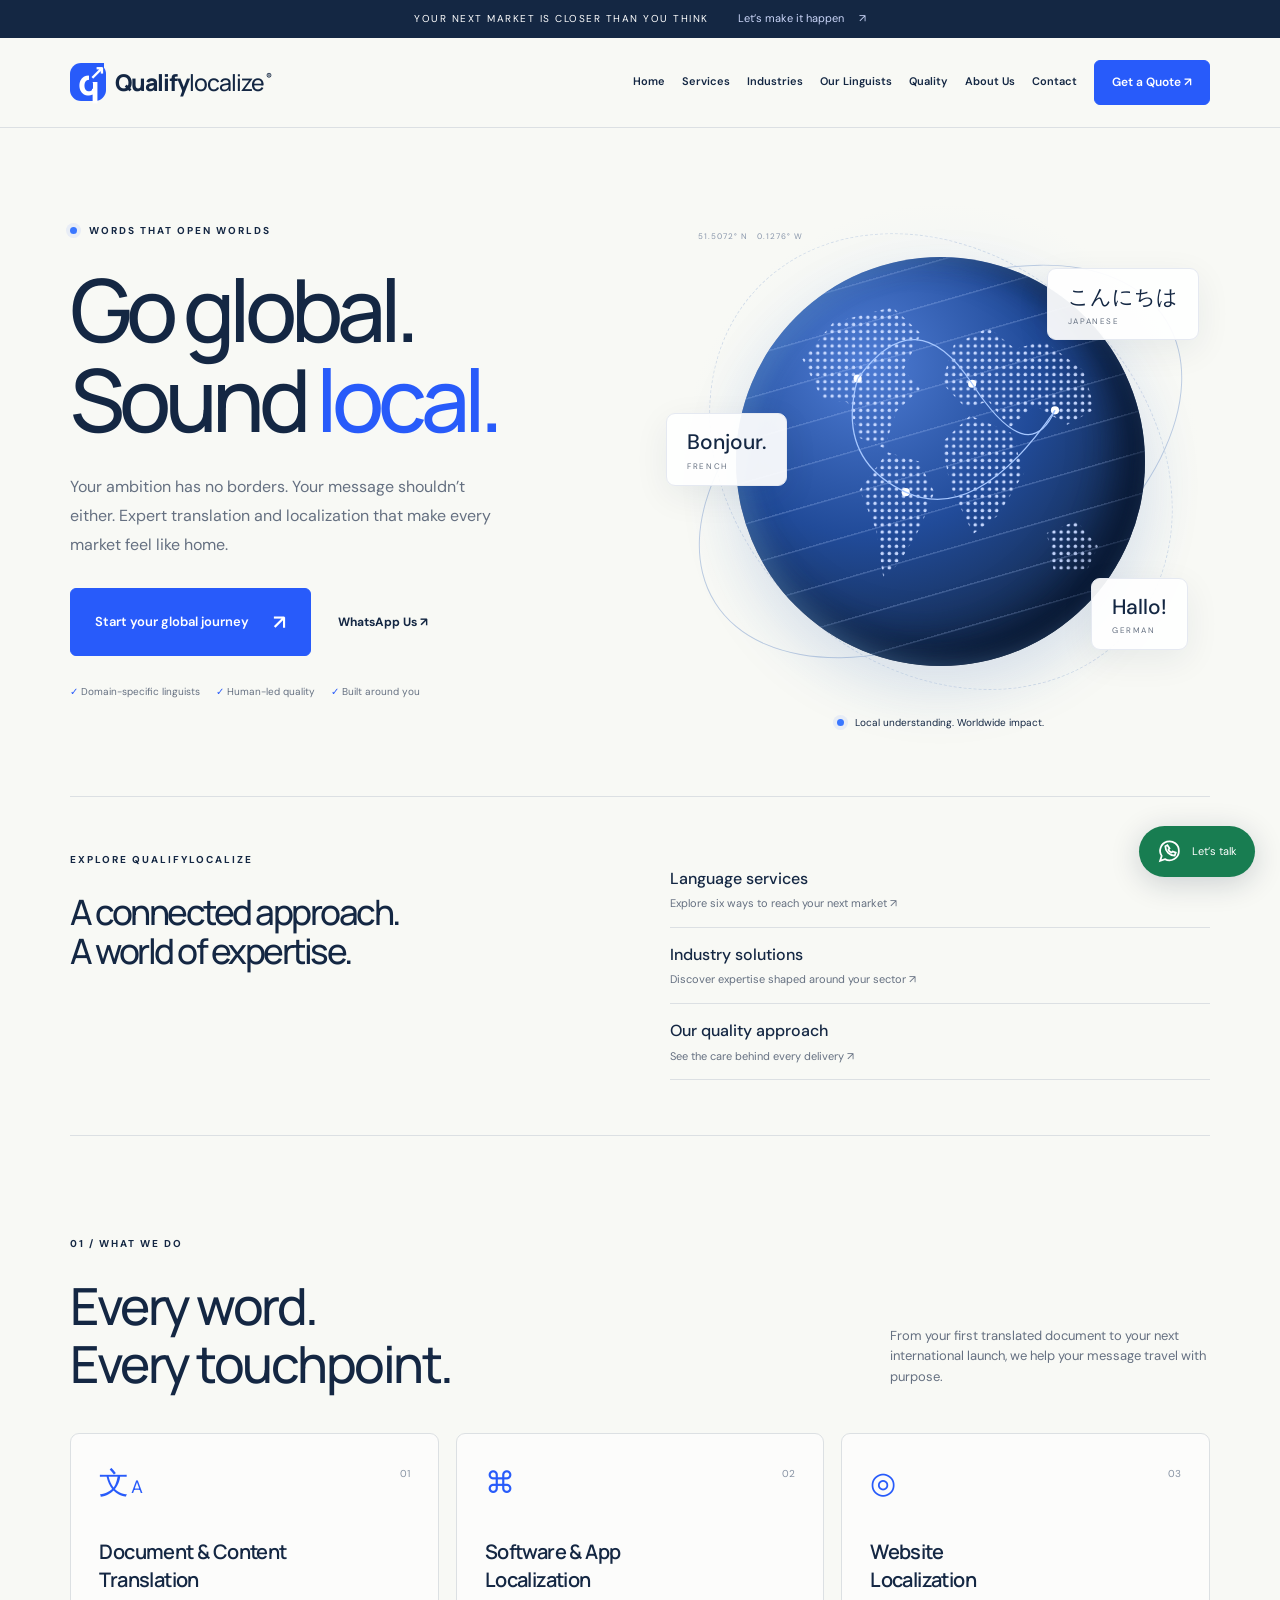
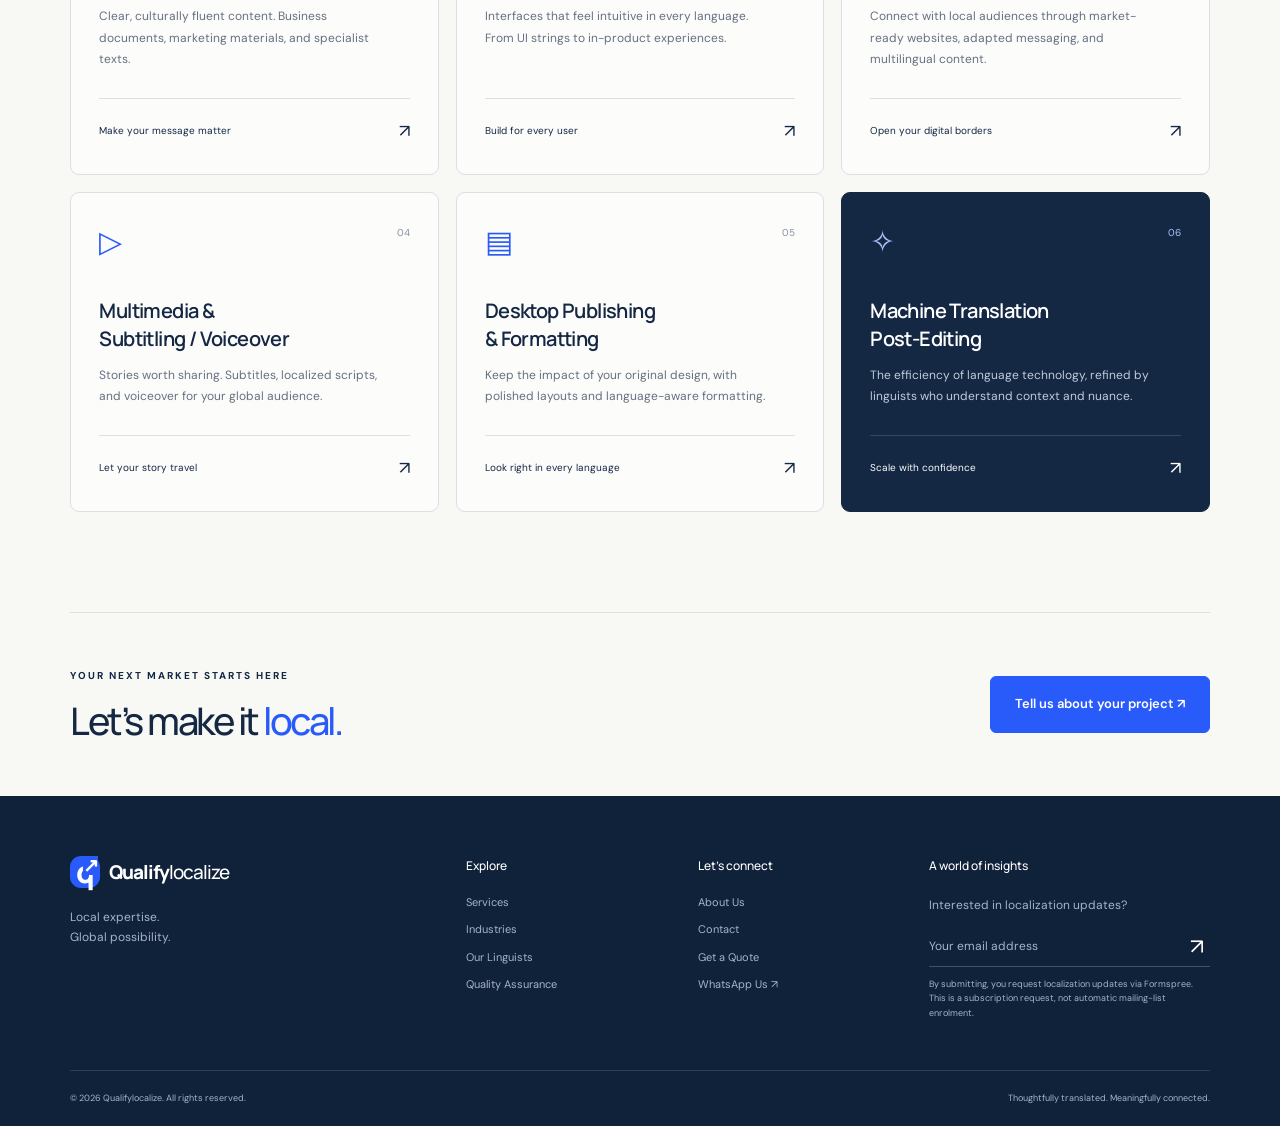
==== commit 33edae6d: "Connect quote, contact and newsletter forms to Formspree with AJAX feedback" ====
--- a/public/index.html
+++ b/public/index.html
@@ -1,5 +1,5 @@
 <!doctype html>
-<html lang="en"><head><meta charset="utf-8"><meta name="viewport" content="width=device-width,initial-scale=1"><meta name="description" content="Translation, localization and language technology for ambitious global businesses. Start your next market with Qualifylocalize."><meta name="theme-color" content="#142743"><title>Translation & Localization | Qualifylocalize</title><link rel="icon" href="data:image/svg+xml,%3Csvg xmlns='http://www.w3.org/2000/svg' viewBox='0 0 64 64'%3E%3Crect rx='18' width='64' height='64' fill='%23275efe'/%3E%3Ctext x='13' y='47' fill='white' font-size='46' font-family='Arial'%3Eq%3C/text%3E%3C/svg%3E"><link rel="stylesheet" href="styles.css"><script src="app.js" defer></script></head><body>
+<html lang="en"><head><meta charset="utf-8"><meta name="viewport" content="width=device-width,initial-scale=1"><meta name="description" content="Translation, localization and language technology for ambitious global businesses. Start your next market with Qualifylocalize."><meta name="theme-color" content="#142743"><title>Translation & Localization | Qualifylocalize</title><link rel="icon" href="data:image/svg+xml,%3Csvg xmlns='http://www.w3.org/2000/svg' viewBox='0 0 64 64'%3E%3Crect rx='18' width='64' height='64' fill='%23275efe'/%3E%3Ctext x='13' y='47' fill='white' font-size='46' font-family='Arial'%3Eq%3C/text%3E%3C/svg%3E"><link rel="stylesheet" href="styles.css"><script src="app.js" defer></script><script src="forms.js" defer></script></head><body>
 <a class="skip" href="#main">Skip to content</a><div class="announcement">YOUR NEXT MARKET IS CLOSER THAN YOU THINK <a href="quote.html">Let’s make it happen <span>↗</span></a></div>
 <header><a class="brand" href="index.html" aria-label="Qualifylocalize home"><span class="brandmark">q<span>↗</span></span>Qualify<span>localize</span><i>®</i></a><button class="menu-toggle" aria-expanded="false" aria-controls="navigation" aria-label="Open navigation">☰</button><nav id="navigation" aria-label="Main navigation"><a href="index.html">Home</a><a href="services.html">Services</a><a href="industries.html">Industries</a><a href="linguists.html">Our Linguists</a><a href="quality.html">Quality</a><a href="about.html">About Us</a><a href="contact.html">Contact</a><a class="button small" href="quote.html">Get a Quote ↗</a><a class="mobile-whatsapp" href="https://wa.me/447770012186">WhatsApp Us ↗</a></nav></header>
 <main id="main"><section class="hero wrap"><div class="hero-copy"><p class="eyebrow"><span class="status-dot"></span> WORDS THAT OPEN WORLDS</p><h1>Go global.<br>Sound <em>local.</em></h1><p class="hero-description">Your ambition has no borders. Your message shouldn’t either. Expert translation and localization that make every market feel like home.</p><div class="actions"><a class="button" href="quote.html">Start your global journey <span>↗</span></a><a class="text-link" href="https://wa.me/447770012186" target="_blank" rel="noopener">WhatsApp Us <span>↗</span></a></div><div class="hero-assurance"><span>✓ Domain-specific linguists</span><span>✓ Human-led quality</span><span>✓ Built around you</span></div></div>
@@ -9,4 +9,4 @@
 <a class="service-card" href="website-localization.html" data-service="Website Localization"><span class="service-icon">◎</span><span class="card-number">03</span><h3>Website<br>Localization</h3><p>Connect with local audiences through market-ready websites, adapted messaging, and multilingual content.</p><span class="card-bottom">Open your digital borders <b>↗</b></span></a>
 <a class="service-card" href="multimedia-localization.html" data-service="Multimedia & Subtitling / Voiceover"><span class="service-icon">▷</span><span class="card-number">04</span><h3>Multimedia &<br>Subtitling / Voiceover</h3><p>Stories worth sharing. Subtitles, localized scripts, and voiceover for your global audience.</p><span class="card-bottom">Let your story travel <b>↗</b></span></a>
 <a class="service-card" href="desktop-publishing.html" data-service="Desktop Publishing & Formatting"><span class="service-icon">▤</span><span class="card-number">05</span><h3>Desktop Publishing<br>& Formatting</h3><p>Keep the impact of your original design, with polished layouts and language-aware formatting.</p><span class="card-bottom">Look right in every language <b>↗</b></span></a>
-<a class="service-card featured" href="machine-translation-post-editing.html" data-service="Machine Translation Post-Editing"><span class="service-icon">✧</span><span class="card-number">06</span><h3>Machine Translation<br>Post-Editing</h3><p>The efficiency of language technology, refined by linguists who understand context and nuance.</p><span class="card-bottom">Scale with confidence <b>↗</b></span></a></div></section><section class="page-cta wrap"><div><p class="eyebrow">YOUR NEXT MARKET STARTS HERE</p><h2>Let’s make it <em>local.</em></h2></div><a class="button" href="quote.html">Tell us about your project ↗</a></section></main><footer><div class="wrap footer-grid"><div><a class="brand" href="index.html"><span class="brandmark">q<span>↗</span></span>Qualify<span>localize</span></a><p>Local expertise.<br>Global possibility.</p></div><div><h3>Explore</h3><a href="services.html">Services</a><a href="industries.html">Industries</a><a href="linguists.html">Our Linguists</a><a href="quality.html">Quality Assurance</a></div><div><h3>Let’s connect</h3><a href="about.html">About Us</a><a href="contact.html">Contact</a><a href="quote.html">Get a Quote</a><a href="https://wa.me/447770012186">WhatsApp Us ↗</a></div><div><h3>A world of insights</h3><p>Interested in localization updates?</p><form id="newsletter"><label class="sr-only" for="newsletter-email">Your email address</label><div class="newsletter-field"><input id="newsletter-email" type="email" required placeholder="Your email address" autocomplete="email"><button aria-label="Request newsletter subscription">↗</button></div><small>Request a subscription by email. No automatic signup.</small><p id="newsletter-status" role="status"></p></form></div></div><div class="wrap footer-bottom"><span>© <span id="year"></span> Qualifylocalize. All rights reserved.</span><span>Thoughtfully translated. Meaningfully connected.</span></div></footer><a class="floating-chat" href="https://wa.me/447770012186" target="_blank" rel="noopener" aria-label="Chat with Qualifylocalize on WhatsApp"><svg viewBox="0 0 24 24" fill="none" stroke="currentColor" stroke-width="1.7" aria-hidden="true"><path d="M21 11.5a9 9 0 0 1-13.4 7.8L3 21l1.5-4.8A9 9 0 1 1 21 11.5Z"/><path d="M8 7c0 5 4 9 9 9l1-3-3-1-1 1c-2-1-3-2-3-3l1-1-2-3Z"/></svg><span>Let’s talk</span></a></body></html>
+<a class="service-card featured" href="machine-translation-post-editing.html" data-service="Machine Translation Post-Editing"><span class="service-icon">✧</span><span class="card-number">06</span><h3>Machine Translation<br>Post-Editing</h3><p>The efficiency of language technology, refined by linguists who understand context and nuance.</p><span class="card-bottom">Scale with confidence <b>↗</b></span></a></div></section><section class="page-cta wrap"><div><p class="eyebrow">YOUR NEXT MARKET STARTS HERE</p><h2>Let’s make it <em>local.</em></h2></div><a class="button" href="quote.html">Tell us about your project ↗</a></section></main><footer><div class="wrap footer-grid"><div><a class="brand" href="index.html"><span class="brandmark">q<span>↗</span></span>Qualify<span>localize</span></a><p>Local expertise.<br>Global possibility.</p></div><div><h3>Explore</h3><a href="services.html">Services</a><a href="industries.html">Industries</a><a href="linguists.html">Our Linguists</a><a href="quality.html">Quality Assurance</a></div><div><h3>Let’s connect</h3><a href="about.html">About Us</a><a href="contact.html">Contact</a><a href="quote.html">Get a Quote</a><a href="https://wa.me/447770012186">WhatsApp Us ↗</a></div><div><h3>A world of insights</h3><p>Interested in localization updates?</p><form id="newsletter" action="https://formspree.io/f/xwlvgeae" method="POST" data-formspree><input type="hidden" name="request_type" value="newsletter"><input type="hidden" name="_subject" value="Qualifylocalize newsletter subscription request"><div class="form-honeypot" aria-hidden="true"><label>Leave this field empty<input name="_gotcha" type="text" tabindex="-1" autocomplete="off"></label></div><label class="sr-only" for="newsletter-email">Your email address</label><div class="newsletter-field"><input id="newsletter-email" name="email" type="email" required placeholder="Your email address" autocomplete="email"><button aria-label="Request newsletter subscription">↗</button></div><small>By submitting, you request localization updates via Formspree. This is a subscription request, not automatic mailing-list enrolment.</small><p id="newsletter-status" role="status" aria-live="polite" tabindex="-1"></p></form></div></div><div class="wrap footer-bottom"><span>© <span id="year"></span> Qualifylocalize. All rights reserved.</span><span>Thoughtfully translated. Meaningfully connected.</span></div></footer><a class="floating-chat" href="https://wa.me/447770012186" target="_blank" rel="noopener" aria-label="Chat with Qualifylocalize on WhatsApp"><svg viewBox="0 0 24 24" fill="none" stroke="currentColor" stroke-width="1.7" aria-hidden="true"><path d="M21 11.5a9 9 0 0 1-13.4 7.8L3 21l1.5-4.8A9 9 0 1 1 21 11.5Z"/><path d="M8 7c0 5 4 9 9 9l1-3-3-1-1 1c-2-1-3-2-3-3l1-1-2-3Z"/></svg><span>Let’s talk</span></a></body></html>
--- a/public/styles.css
+++ b/public/styles.css
@@ -4,3 +4,5 @@
 /* Multi-page navigation and editorial layouts */
 nav a[aria-current="page"]{color:var(--blue)}
 .page-intro{padding-top:48px;padding-bottom:65px;border-bottom:1px solid var(--line)}.breadcrumbs{display:flex;gap:14px;font-size:10px;color:var(--muted);margin-bottom:40px}.breadcrumbs a:hover{color:var(--blue)}.page-intro h1{font-size:clamp(46px,5.3vw,76px);letter-spacing:-4px;line-height:1.12;max-width:1050px;margin-bottom:25px}.page-intro>p:last-child{max-width:620px;font-size:15px;color:var(--muted);line-height:1.8;margin-bottom:0}.page-cta{padding:55px 0;display:flex;justify-content:space-between;align-items:center;gap:25px;border-top:1px solid var(--line)}.page-cta h2{font-size:38px}.page-cta .eyebrow{margin-bottom:15px}.faq{display:grid;grid-template-columns:1fr 1.1fr;gap:70px}.faq h2{font-size:37px}.faq details{border-bottom:1px solid var(--line);padding:20px 0}.faq summary{list-style:none;cursor:pointer;display:flex;justify-content:space-between;gap:15px;font-size:14px;font-weight:600}.faq summary::-webkit-details-marker{display:none}.faq summary span{color:var(--blue)}.faq details[open] summary span{transform:rotate(45deg)}.faq details p{font-size:13px;color:var(--muted);line-height:1.9;margin:18px 0 0}.detail-grid{display:grid;grid-template-columns:1.2fr 1fr;gap:85px}.deliverables{list-style:none;padding:0;margin:30px 0 0}.deliverables li{border-bottom:1px solid var(--line);padding:16px 0;font-size:14px;color:var(--blue)}.deliverables span{color:var(--ink);margin-left:10px}.detail-grid aside{background:#e9eefb;border-radius:10px;padding:35px;align-self:start}.detail-grid aside h3{font-size:22px}.detail-grid aside p{font-size:13px;color:var(--muted);line-height:1.9}.detail-grid aside .text-link{display:block;margin-top:22px}.values{display:grid;grid-template-columns:repeat(3,1fr);gap:30px;padding-bottom:90px}.values article{border-top:1px solid var(--line);padding-top:25px}.values article>span{font-size:9px;letter-spacing:1.5px;color:var(--blue)}.values h3{font-size:20px;margin:20px 0 13px}.values p{color:var(--muted);font-size:13px}.contact-layout{display:grid;grid-template-columns:1fr 1fr;gap:100px}.contact-layout>div>p:not(.eyebrow){font-size:14px;color:var(--muted);max-width:350px;margin-top:25px}.home-paths{display:grid;grid-template-columns:1fr 1fr;gap:60px;padding-top:55px;padding-bottom:55px;border-top:1px solid var(--line);border-bottom:1px solid var(--line)}.home-paths h2{font-size:35px}.home-paths>div>a{display:block;padding:14px 0;border-bottom:1px solid var(--line)}.home-paths b{font-size:16px;font-weight:500}.home-paths a span{display:block;font-size:11px;color:var(--muted);margin-top:4px}.home-paths a:hover b{color:var(--blue)}nav{gap:17px;font-size:11px}@media(max-width:1050px){nav{gap:11px;font-size:10px}.detail-grid,.contact-layout{gap:40px}}@media(max-width:850px){nav{font-size:15px;gap:17px}.faq{gap:35px}.page-intro h1{letter-spacing:-2.5px}.contact-layout{gap:30px}.values{gap:20px}}@media(max-width:600px){.page-intro{padding-top:28px;padding-bottom:40px}.breadcrumbs{margin-bottom:28px;font-size:9px;flex-wrap:wrap}.page-intro h1{font-size:43px;letter-spacing:-2.3px}.page-intro>p:last-child{font-size:13px}.page-cta{align-items:flex-start;flex-direction:column;padding:40px 0}.page-cta h2{font-size:34px}.faq,.detail-grid,.contact-layout,.home-paths{grid-template-columns:1fr;gap:30px}.faq h2{font-size:32px}.faq summary{font-size:13px}.detail-grid aside{padding:25px}.values{grid-template-columns:1fr;padding-bottom:55px}.values article{padding-top:20px}.home-paths{padding:40px 0}.home-paths h2{font-size:31px}.deliverables li{font-size:12px}.page-intro+.contact{padding-top:45px}}
+/* Accessible asynchronous form feedback. */
+.form-honeypot{position:absolute;left:-10000px;width:1px;height:1px;overflow:hidden}button:disabled{cursor:wait;opacity:.65;transform:none!important}[data-state="success"]{color:#187d51;padding:10px 0}[data-state="error"]{color:#b52b36;padding:10px 0}[aria-invalid="true"]{border-color:#b52b36}#newsletter-status[data-state="success"]{color:#9ee0b7}#newsletter-status[data-state="error"]{color:#ffb4bb}
